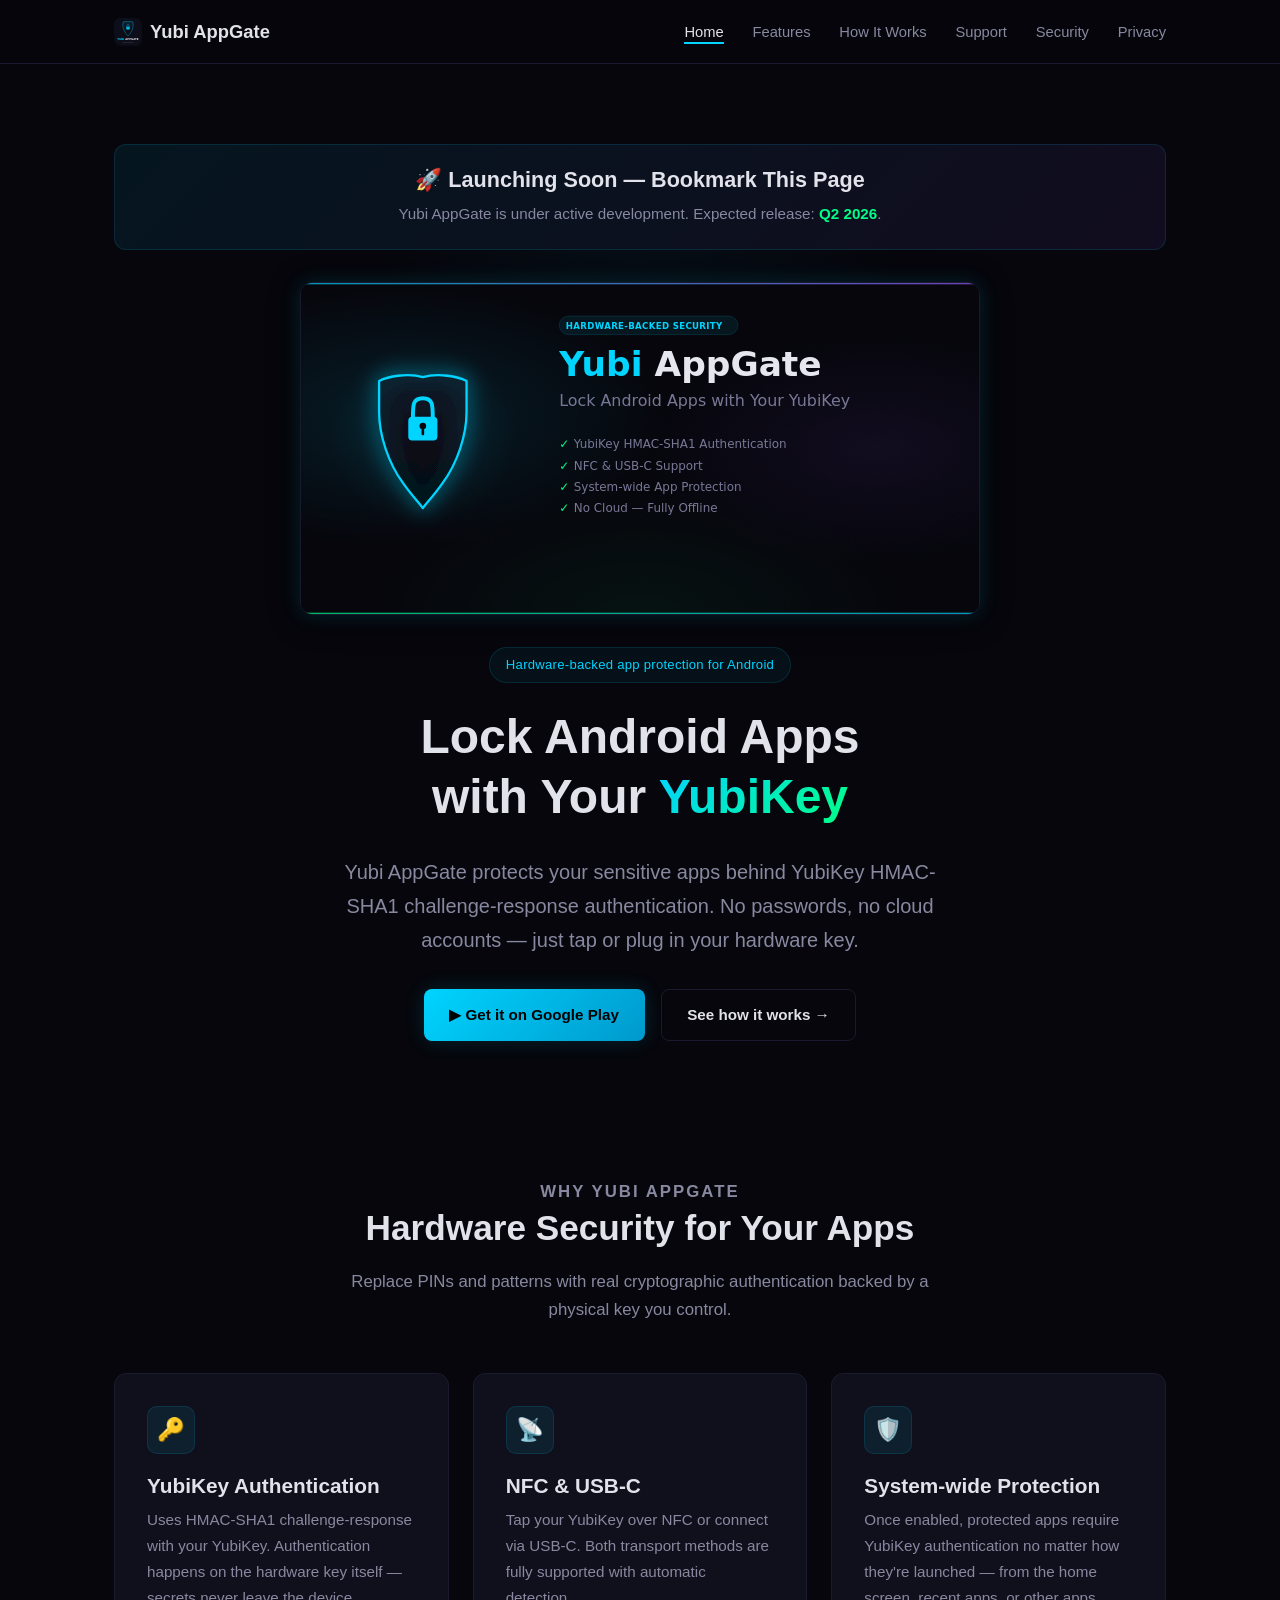
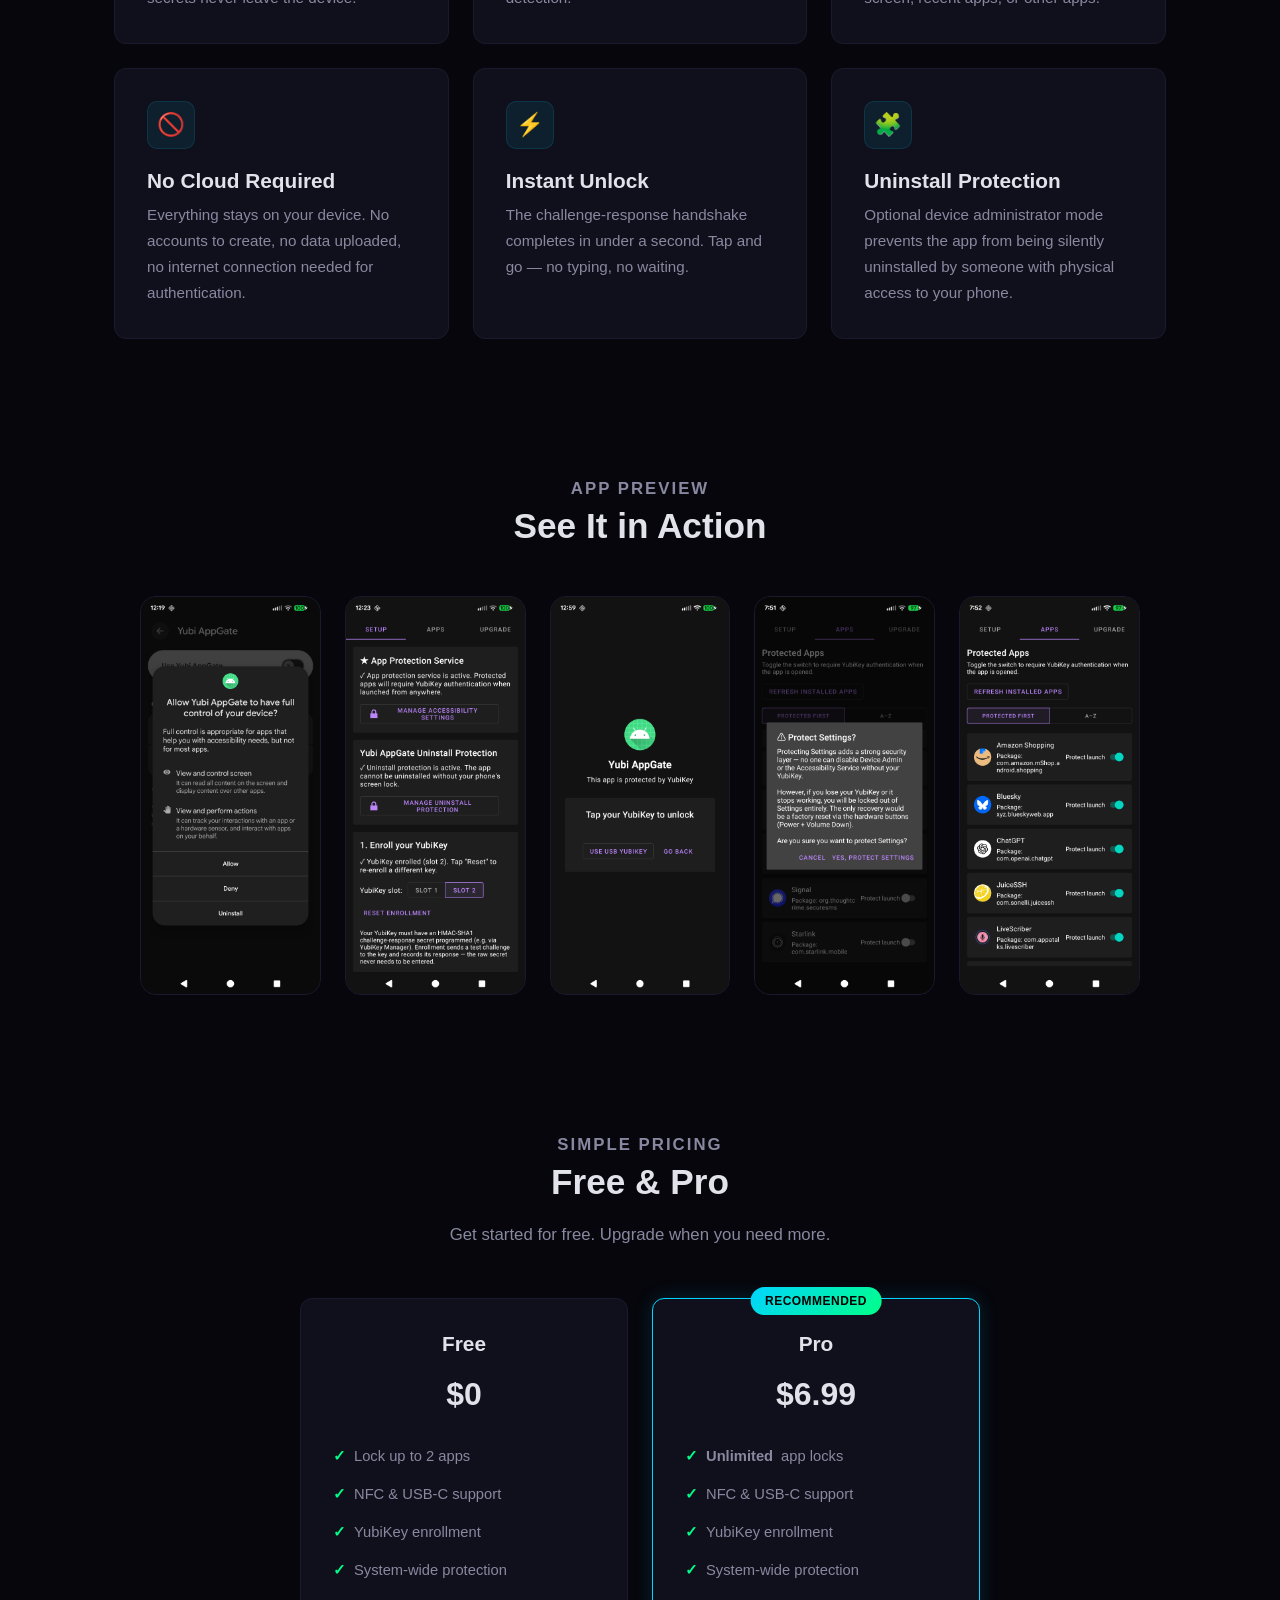
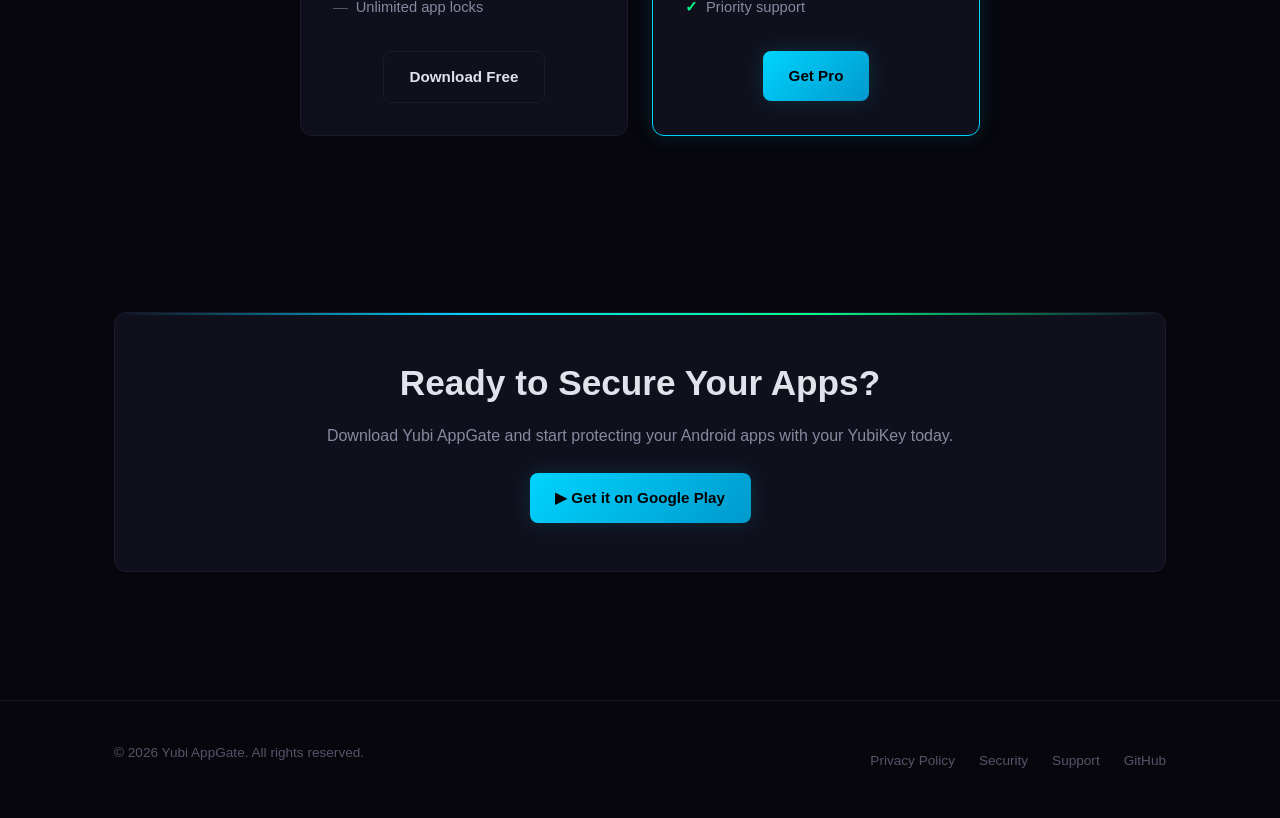
==== index.html @ 94fd9b02 "Add app screenshots to App Preview section - Replace placeholder divs with 5 actual screenshots - 5-" ====
<!DOCTYPE html>
<html lang="en">
<head>
  <meta charset="UTF-8">
  <meta name="viewport" content="width=device-width, initial-scale=1.0">
  <title>Yubi AppGate – Lock Android Apps with Your YubiKey</title>
  <meta name="description" content="Yubi AppGate protects Android apps behind YubiKey hardware authentication. No passwords, no cloud — just tap your key.">
  <link rel="stylesheet" href="css/styles.css">
</head>
<body>

  <!-- Navigation -->
  <nav class="site-nav" role="navigation" aria-label="Main navigation">
    <div class="nav-inner">
      <a href="index.html" class="nav-logo">
        <img src="assets/images/app-icon-512.svg" alt="" class="nav-logo-img" width="28" height="28" aria-hidden="true">
        Yubi AppGate
      </a>
      <button class="nav-toggle" aria-label="Toggle navigation" aria-expanded="false">
        <span></span><span></span><span></span>
      </button>
      <ul class="nav-links">
        <li><a href="index.html" class="active">Home</a></li>
        <li><a href="features.html">Features</a></li>
        <li><a href="how-it-works.html">How It Works</a></li>
        <li><a href="support.html">Support</a></li>
        <li><a href="security.html">Security</a></li>
        <li><a href="privacy.html">Privacy</a></li>
      </ul>
    </div>
  </nav>

  <!-- Launch banner -->
  <section class="section" style="padding-bottom:0;">
    <div class="container">
      <div style="background:linear-gradient(135deg,rgba(0,212,255,0.08),rgba(155,89,255,0.08));border:1px solid var(--border-accent);border-radius:var(--radius);padding:1.4rem 2rem;text-align:center;margin-top:calc(var(--nav-height) + 1rem);">
        <h2 style="font-size:1.35rem;margin-bottom:0.3em;">🚀 Launching Soon &mdash; Bookmark This Page</h2>
        <p style="color:var(--text-secondary);margin:0;font-size:0.95rem;">Yubi AppGate is under active development. Expected release: <strong style="color:var(--accent-green);">Q2 2026</strong>.</p>
      </div>
    </div>
  </section>

  <!-- Hero -->
  <section class="hero" style="padding-top:2rem;">
    <div class="container">
      <div class="hero-banner fade-in">
        <img src="assets/images/feature-graphic-1024x500.svg" alt="Yubi AppGate feature graphic" class="hero-banner-img">
      </div>
      <span class="hero-badge">Hardware-backed app protection for Android</span>
      <h1>Lock Android Apps<br>with Your <span class="accent">YubiKey</span></h1>
      <p class="hero-subtitle">
        Yubi AppGate protects your sensitive apps behind YubiKey HMAC-SHA1
        challenge-response authentication. No passwords, no cloud accounts&nbsp;&mdash;
        just tap or plug&nbsp;in your hardware key.
      </p>
      <div class="hero-actions">
        <a href="https://play.google.com/store/apps/details?id=com.appatalks.yubi_appgate" class="btn btn-primary" target="_blank" rel="noopener">
          ▶ Get it on Google Play
        </a>
        <a href="how-it-works.html" class="btn btn-outline">
          See how it works →
        </a>
      </div>
    </div>
  </section>

  <!-- Features overview -->
  <section class="section">
    <div class="container">
      <div class="section-header fade-in">
        <p class="section-label">Why Yubi AppGate</p>
        <h2>Hardware Security for Your Apps</h2>
        <p>Replace PINs and patterns with real cryptographic authentication backed by a physical key you control.</p>
      </div>
      <div class="card-grid">
        <div class="card fade-in">
          <div class="card-icon">🔑</div>
          <h3>YubiKey Authentication</h3>
          <p>Uses HMAC-SHA1 challenge-response with your YubiKey. Authentication happens on the hardware key itself — secrets never leave the device.</p>
        </div>
        <div class="card fade-in">
          <div class="card-icon">📡</div>
          <h3>NFC &amp; USB&#8209;C</h3>
          <p>Tap your YubiKey over NFC or connect via USB-C. Both transport methods are fully supported with automatic detection.</p>
        </div>
        <div class="card fade-in">
          <div class="card-icon">🛡️</div>
          <h3>System-wide Protection</h3>
          <p>Once enabled, protected apps require YubiKey authentication no matter how they're launched — from the home screen, recent apps, or other apps.</p>
        </div>
        <div class="card fade-in">
          <div class="card-icon">🚫</div>
          <h3>No Cloud Required</h3>
          <p>Everything stays on your device. No accounts to create, no data uploaded, no internet connection needed for authentication.</p>
        </div>
        <div class="card fade-in">
          <div class="card-icon">⚡</div>
          <h3>Instant Unlock</h3>
          <p>The challenge-response handshake completes in under a second. Tap and go — no typing, no waiting.</p>
        </div>
        <div class="card fade-in">
          <div class="card-icon">🧩</div>
          <h3>Uninstall Protection</h3>
          <p>Optional device administrator mode prevents the app from being silently uninstalled by someone with physical access to your phone.</p>
        </div>
      </div>
    </div>
  </section>

  <!-- Screenshots -->
  <section class="section">
    <div class="container">
      <div class="section-header fade-in">
        <p class="section-label">App Preview</p>
        <h2>See It in Action</h2>
      </div>
      <div class="screenshots fade-in">
        <div class="screenshot-item">
          <img src="assets/images/Screenshot_20260316-001928.png" alt="Yubi AppGate setup screen" loading="lazy">
        </div>
        <div class="screenshot-item">
          <img src="assets/images/Screenshot_20260316-002307.png" alt="Yubi AppGate enrollment screen" loading="lazy">
        </div>
        <div class="screenshot-item">
          <img src="assets/images/Screenshot_20260316-005952.png" alt="Yubi AppGate lock screen" loading="lazy">
        </div>
        <div class="screenshot-item">
          <img src="assets/images/Screenshot_20260316-195147.png" alt="Yubi AppGate app selection" loading="lazy">
        </div>
        <div class="screenshot-item">
          <img src="assets/images/Screenshot_20260316-195207.png" alt="Yubi AppGate protection active" loading="lazy">
        </div>
      </div>
    </div>
  </section>

  <!-- Pricing -->
  <section class="section">
    <div class="container">
      <div class="section-header fade-in">
        <p class="section-label">Simple Pricing</p>
        <h2>Free &amp; Pro</h2>
        <p>Get started for free. Upgrade when you need more.</p>
      </div>
      <div class="pricing-grid fade-in">
        <div class="pricing-card">
          <h3>Free</h3>
          <div class="pricing-price">$0</div>
          <ul class="pricing-features">
            <li><span class="check">✓</span> Lock up to 2 apps</li>
            <li><span class="check">✓</span> NFC &amp; USB-C support</li>
            <li><span class="check">✓</span> YubiKey enrollment</li>
            <li><span class="check">✓</span> System-wide protection</li>
            <li><span class="dash">—</span> Unlimited app locks</li>
          </ul>
          <a href="https://play.google.com/store/apps/details?id=com.appatalks.yubi_appgate" class="btn btn-outline" target="_blank" rel="noopener">Download Free</a>
        </div>
        <div class="pricing-card featured">
          <h3>Pro</h3>
          <div class="pricing-price">$6.99</div>
          <ul class="pricing-features">
            <li><span class="check">✓</span> <strong>Unlimited</strong> app locks</li>
            <li><span class="check">✓</span> NFC &amp; USB-C support</li>
            <li><span class="check">✓</span> YubiKey enrollment</li>
            <li><span class="check">✓</span> System-wide protection</li>
            <li><span class="check">✓</span> Priority support</li>
          </ul>
          <a href="https://play.google.com/store/apps/details?id=com.appatalks.yubi_appgate" class="btn btn-primary" target="_blank" rel="noopener">Get Pro</a>
        </div>
      </div>
    </div>
  </section>

  <!-- CTA -->
  <section class="section">
    <div class="container">
      <div class="cta-banner fade-in">
        <h2>Ready to Secure Your Apps?</h2>
        <p>Download Yubi AppGate and start protecting your Android apps with your YubiKey today.</p>
        <a href="https://play.google.com/store/apps/details?id=com.appatalks.yubi_appgate" class="btn btn-primary" target="_blank" rel="noopener">
          ▶ Get it on Google Play
        </a>
      </div>
    </div>
  </section>

  <!-- Footer -->
  <footer class="site-footer">
    <div class="container">
      <div class="footer-inner">
        <p class="footer-copy">&copy; 2026 Yubi AppGate. All rights reserved.</p>
        <ul class="footer-links">
          <li><a href="privacy.html">Privacy Policy</a></li>
          <li><a href="security.html">Security</a></li>
          <li><a href="support.html">Support</a></li>
          <li><a href="https://github.com/appatalks/Yubi-AppGate" target="_blank" rel="noopener">GitHub</a></li>
        </ul>
      </div>
    </div>
  </footer>

  <script src="js/script.js"></script>
</body>
</html>
---- css/styles.css ----
/* ─── Yubi AppGate – GitHub Pages Stylesheet ─────────────────────── */
/* Dark cybersecurity theme with neon accents                         */

/* ─── Custom Properties ─────────────────────────────────────────── */
:root {
  --bg-primary: #06060c;
  --bg-secondary: #0c0c16;
  --bg-card: #10101c;
  --bg-card-hover: #14142a;
  --bg-nav: rgba(6, 6, 12, 0.92);
  --text-primary: #e2e2ea;
  --text-secondary: #8888a0;
  --text-muted: #55556a;
  --accent-cyan: #00d4ff;
  --accent-green: #00ff88;
  --accent-purple: #9b59ff;
  --border-subtle: #1a1a2e;
  --border-accent: #00d4ff22;
  --glow-cyan: 0 0 20px rgba(0, 212, 255, 0.15);
  --glow-green: 0 0 20px rgba(0, 255, 136, 0.12);
  --radius: 12px;
  --radius-sm: 8px;
  --max-width: 1100px;
  --nav-height: 64px;
  --transition: 0.25s ease;
}

/* ─── Reset & Base ──────────────────────────────────────────────── */
*, *::before, *::after { box-sizing: border-box; margin: 0; padding: 0; }

html {
  scroll-behavior: smooth;
  -webkit-text-size-adjust: 100%;
}

body {
  font-family: -apple-system, BlinkMacSystemFont, "Segoe UI", Roboto, Oxygen,
    Ubuntu, Cantarell, "Helvetica Neue", Arial, sans-serif;
  background: var(--bg-primary);
  color: var(--text-primary);
  line-height: 1.7;
  min-height: 100vh;
  overflow-x: hidden;
}

a { color: var(--accent-cyan); text-decoration: none; transition: color var(--transition); }
a:hover { color: var(--accent-green); }

img { max-width: 100%; height: auto; display: block; }

h1, h2, h3, h4 { line-height: 1.25; font-weight: 700; }
h1 { font-size: clamp(2rem, 5vw, 3rem); }
h2 { font-size: clamp(1.5rem, 3.5vw, 2.2rem); margin-bottom: 0.5em; }
h3 { font-size: 1.3rem; margin-bottom: 0.4em; }

p { margin-bottom: 1em; }

/* ─── Navigation ────────────────────────────────────────────────── */
.site-nav {
  position: fixed;
  top: 0;
  left: 0;
  right: 0;
  height: var(--nav-height);
  background: var(--bg-nav);
  backdrop-filter: blur(16px);
  -webkit-backdrop-filter: blur(16px);
  border-bottom: 1px solid var(--border-subtle);
  z-index: 1000;
  display: flex;
  align-items: center;
  justify-content: center;
}

.nav-inner {
  width: 100%;
  max-width: var(--max-width);
  padding: 0 1.5rem;
  display: flex;
  align-items: center;
  justify-content: space-between;
}

.nav-logo {
  font-size: 1.15rem;
  font-weight: 700;
  color: var(--text-primary);
  display: flex;
  align-items: center;
  gap: 0.5rem;
}

.nav-logo .logo-icon,
.nav-logo-img {
  width: 28px;
  height: 28px;
  border-radius: 6px;
  display: flex;
  align-items: center;
  justify-content: center;
  font-size: 0.85rem;
}

.nav-links {
  display: flex;
  align-items: center;
  gap: 1.8rem;
  list-style: none;
}

.nav-links a {
  color: var(--text-secondary);
  font-size: 0.92rem;
  font-weight: 500;
  transition: color var(--transition);
  position: relative;
}

.nav-links a::after {
  content: "";
  position: absolute;
  bottom: -4px;
  left: 0;
  width: 0;
  height: 2px;
  background: var(--accent-cyan);
  transition: width var(--transition);
}

.nav-links a:hover,
.nav-links a.active {
  color: var(--text-primary);
}

.nav-links a:hover::after,
.nav-links a.active::after {
  width: 100%;
}

/* Mobile hamburger */
.nav-toggle {
  display: none;
  background: none;
  border: none;
  cursor: pointer;
  padding: 0.25rem;
}

.nav-toggle span {
  display: block;
  width: 24px;
  height: 2px;
  background: var(--text-primary);
  margin: 5px 0;
  transition: var(--transition);
  border-radius: 2px;
}

/* ─── Container ─────────────────────────────────────────────────── */
.container {
  width: 100%;
  max-width: var(--max-width);
  margin: 0 auto;
  padding: 0 1.5rem;
}

.page-content {
  padding-top: calc(var(--nav-height) + 2rem);
  padding-bottom: 4rem;
}

/* ─── Hero ──────────────────────────────────────────────────────── */
.hero {
  padding: calc(var(--nav-height) + 4rem) 0 4rem;
  text-align: center;
  position: relative;
  overflow: hidden;
}

.hero::before {
  content: "";
  position: absolute;
  top: -50%;
  left: 50%;
  transform: translateX(-50%);
  width: 600px;
  height: 600px;
  background: radial-gradient(circle, rgba(0, 212, 255, 0.06) 0%, transparent 70%);
  pointer-events: none;
}

.hero-badge {
  display: inline-block;
  padding: 0.35rem 1rem;
  border: 1px solid var(--border-accent);
  border-radius: 100px;
  font-size: 0.82rem;
  color: var(--accent-cyan);
  background: rgba(0, 212, 255, 0.05);
  margin-bottom: 1.5rem;
  letter-spacing: 0.02em;
}

.hero h1 {
  margin-bottom: 0.6em;
}

.hero h1 .accent {
  background: linear-gradient(135deg, var(--accent-cyan), var(--accent-green));
  -webkit-background-clip: text;
  -webkit-text-fill-color: transparent;
  background-clip: text;
}

.hero-subtitle {
  font-size: clamp(1.05rem, 2.5vw, 1.25rem);
  color: var(--text-secondary);
  max-width: 640px;
  margin: 0 auto 2rem;
}

.hero-actions {
  display: flex;
  gap: 1rem;
  justify-content: center;
  flex-wrap: wrap;
}

/* ─── Hero / Page Icon & Banner ─────────────────────────────────── */
.hero-icon {
  margin-bottom: 1.5rem;
}

.hero-icon img {
  width: 140px;
  height: 140px;
  border-radius: 28px;
  box-shadow: var(--glow-cyan), 0 4px 24px rgba(0, 0, 0, 0.4);
}

.hero-banner {
  margin-bottom: 2rem;
  max-width: 680px;
  margin-left: auto;
  margin-right: auto;
}

.hero-banner-img {
  width: 100%;
  height: auto;
  display: block;
  border-radius: var(--radius);
  border: 1px solid var(--border-subtle);
  box-shadow: var(--glow-cyan), 0 4px 32px rgba(0, 0, 0, 0.4);
}

.page-icon {
  text-align: center;
  margin-bottom: 1.5rem;
}

.page-icon img {
  width: 80px;
  height: 80px;
  border-radius: 18px;
  box-shadow: var(--glow-cyan), 0 2px 12px rgba(0, 0, 0, 0.3);
}

.page-banner {
  margin-bottom: 2.5rem;
  border-radius: var(--radius);
  overflow: hidden;
  border: 1px solid var(--border-subtle);
  box-shadow: 0 4px 24px rgba(0, 0, 0, 0.3);
}

.page-banner-img {
  width: 100%;
  height: auto;
  display: block;
}

/* ─── Buttons ───────────────────────────────────────────────────── */
.btn {
  display: inline-flex;
  align-items: center;
  gap: 0.5rem;
  padding: 0.75rem 1.6rem;
  border-radius: var(--radius-sm);
  font-size: 0.95rem;
  font-weight: 600;
  cursor: pointer;
  border: none;
  transition: all var(--transition);
  text-decoration: none;
}

.btn-primary {
  background: linear-gradient(135deg, var(--accent-cyan), #0099cc);
  color: #000;
  box-shadow: var(--glow-cyan);
}

.btn-primary:hover {
  transform: translateY(-2px);
  box-shadow: 0 0 30px rgba(0, 212, 255, 0.3);
  color: #000;
}

.btn-outline {
  background: transparent;
  color: var(--text-primary);
  border: 1px solid var(--border-subtle);
}

.btn-outline:hover {
  border-color: var(--accent-cyan);
  color: var(--accent-cyan);
  transform: translateY(-2px);
}

/* ─── Section ───────────────────────────────────────────────────── */
.section {
  padding: 4rem 0;
}

.section-label {
  font-size: 0.8rem;
  text-transform: uppercase;
  letter-spacing: 0.12em;
  color: var(--accent-cyan);
  margin-bottom: 0.5rem;
  font-weight: 600;
}

.section-header {
  text-align: center;
  margin-bottom: 3rem;
}

.section-header p {
  color: var(--text-secondary);
  max-width: 600px;
  margin: 0.5em auto 0;
  font-size: 1.05rem;
}

/* ─── Cards ─────────────────────────────────────────────────────── */
.card-grid {
  display: grid;
  grid-template-columns: repeat(auto-fit, minmax(280px, 1fr));
  gap: 1.5rem;
}

.card {
  background: var(--bg-card);
  border: 1px solid var(--border-subtle);
  border-radius: var(--radius);
  padding: 2rem;
  transition: all var(--transition);
}

.card:hover {
  background: var(--bg-card-hover);
  border-color: rgba(0, 212, 255, 0.15);
  box-shadow: var(--glow-cyan);
  transform: translateY(-3px);
}

.card-icon {
  width: 48px;
  height: 48px;
  border-radius: 10px;
  display: flex;
  align-items: center;
  justify-content: center;
  font-size: 1.4rem;
  margin-bottom: 1.2rem;
  background: rgba(0, 212, 255, 0.08);
  border: 1px solid rgba(0, 212, 255, 0.12);
}

.card h3 { color: var(--text-primary); }
.card p { color: var(--text-secondary); font-size: 0.95rem; margin-bottom: 0; }

/* ─── Screenshot Showcase ───────────────────────────────────────── */
.screenshots {
  display: grid;
  grid-template-columns: repeat(5, 1fr);
  gap: 1.5rem;
  max-width: 1000px;
  margin: 0 auto;
}

.screenshot-item {
  border-radius: 16px;
  overflow: hidden;
  border: 1px solid var(--border-subtle);
  background: var(--bg-card);
  transition: all var(--transition);
}

.screenshot-item:hover {
  border-color: rgba(0, 212, 255, 0.2);
  box-shadow: var(--glow-cyan);
  transform: translateY(-4px);
}

.screenshot-item img {
  width: 100%;
  height: auto;
  display: block;
}

.screenshot-placeholder {
  aspect-ratio: 9 / 19.5;
  background: var(--bg-card);
  border: 1px dashed var(--border-subtle);
  border-radius: 20px;
  display: flex;
  flex-direction: column;
  align-items: center;
  justify-content: center;
  color: var(--text-muted);
  font-size: 0.85rem;
  text-align: center;
  padding: 1rem;
  gap: 0.5rem;
}

.screenshot-placeholder .placeholder-icon {
  font-size: 2rem;
  opacity: 0.5;
}

/* ─── Steps ─────────────────────────────────────────────────────── */
.steps {
  display: grid;
  grid-template-columns: 1fr;
  gap: 2rem;
  max-width: 680px;
  margin: 0 auto;
}

.step {
  display: flex;
  gap: 1.5rem;
  align-items: flex-start;
}

.step-number {
  flex-shrink: 0;
  width: 48px;
  height: 48px;
  border-radius: 50%;
  background: linear-gradient(135deg, var(--accent-cyan), var(--accent-purple));
  color: #000;
  font-weight: 800;
  font-size: 1.2rem;
  display: flex;
  align-items: center;
  justify-content: center;
}

.step-content h3 {
  margin-bottom: 0.3em;
}

.step-content p {
  color: var(--text-secondary);
  font-size: 0.95rem;
  margin-bottom: 0;
}

/* ─── FAQ / Accordion ───────────────────────────────────────────── */
.faq-list {
  max-width: 720px;
  margin: 0 auto;
  display: flex;
  flex-direction: column;
  gap: 0.75rem;
}

.faq-item {
  background: var(--bg-card);
  border: 1px solid var(--border-subtle);
  border-radius: var(--radius-sm);
  overflow: hidden;
}

.faq-question {
  width: 100%;
  background: none;
  border: none;
  color: var(--text-primary);
  font-size: 1rem;
  font-weight: 600;
  text-align: left;
  padding: 1.2rem 1.5rem;
  cursor: pointer;
  display: flex;
  justify-content: space-between;
  align-items: center;
  transition: background var(--transition);
  font-family: inherit;
}

.faq-question:hover {
  background: var(--bg-card-hover);
}

.faq-question .faq-toggle {
  font-size: 1.3rem;
  color: var(--accent-cyan);
  transition: transform var(--transition);
  flex-shrink: 0;
  margin-left: 1rem;
}

.faq-item.open .faq-question .faq-toggle {
  transform: rotate(45deg);
}

.faq-answer {
  max-height: 0;
  overflow: hidden;
  transition: max-height 0.35s ease, padding 0.35s ease;
}

.faq-item.open .faq-answer {
  max-height: 500px;
}

.faq-answer-inner {
  padding: 0 1.5rem 1.2rem;
  color: var(--text-secondary);
  font-size: 0.95rem;
  line-height: 1.7;
}

/* ─── Pricing Comparison ────────────────────────────────────────── */
.pricing-grid {
  display: grid;
  grid-template-columns: repeat(auto-fit, minmax(280px, 1fr));
  gap: 1.5rem;
  max-width: 680px;
  margin: 0 auto;
}

.pricing-card {
  background: var(--bg-card);
  border: 1px solid var(--border-subtle);
  border-radius: var(--radius);
  padding: 2rem;
  text-align: center;
}

.pricing-card.featured {
  border-color: var(--accent-cyan);
  box-shadow: var(--glow-cyan);
  position: relative;
}

.pricing-card.featured::before {
  content: "Recommended";
  position: absolute;
  top: -12px;
  left: 50%;
  transform: translateX(-50%);
  background: linear-gradient(135deg, var(--accent-cyan), var(--accent-green));
  color: #000;
  font-size: 0.75rem;
  font-weight: 700;
  padding: 0.25rem 0.9rem;
  border-radius: 100px;
  text-transform: uppercase;
  letter-spacing: 0.04em;
}

.pricing-card h3 {
  font-size: 1.3rem;
  margin-bottom: 0.5em;
}

.pricing-price {
  font-size: 2rem;
  font-weight: 800;
  margin-bottom: 1rem;
  color: var(--text-primary);
}

.pricing-features {
  list-style: none;
  text-align: left;
  margin-bottom: 1.5rem;
}

.pricing-features li {
  padding: 0.4rem 0;
  color: var(--text-secondary);
  font-size: 0.92rem;
  display: flex;
  align-items: center;
  gap: 0.5rem;
}

.pricing-features li .check {
  color: var(--accent-green);
  font-weight: 700;
}

.pricing-features li .dash {
  color: var(--text-muted);
}

/* ─── Content Prose ─────────────────────────────────────────────── */
.prose {
  max-width: 720px;
  margin: 0 auto;
}

.prose h2 {
  margin-top: 2em;
  padding-top: 1.5em;
  border-top: 1px solid var(--border-subtle);
}

.prose h2:first-child {
  margin-top: 0;
  padding-top: 0;
  border-top: none;
}

.prose h3 {
  margin-top: 1.5em;
}

.prose ul, .prose ol {
  padding-left: 1.5em;
  margin-bottom: 1em;
}

.prose li {
  margin-bottom: 0.4em;
  color: var(--text-secondary);
}

.prose strong { color: var(--text-primary); }

.prose-callout {
  background: var(--bg-card);
  border-left: 3px solid var(--accent-cyan);
  border-radius: 0 var(--radius-sm) var(--radius-sm) 0;
  padding: 1.2rem 1.5rem;
  margin: 1.5rem 0;
  color: var(--text-secondary);
  font-size: 0.95rem;
}

/* ─── Architecture Diagram (text-based) ─────────────────────────── */
.arch-diagram {
  background: var(--bg-card);
  border: 1px solid var(--border-subtle);
  border-radius: var(--radius);
  padding: 2rem;
  font-family: "SF Mono", "Fira Code", "Cascadia Code", "Consolas", monospace;
  font-size: 0.82rem;
  line-height: 1.6;
  color: var(--accent-cyan);
  overflow-x: auto;
  white-space: pre;
  text-align: center;
  margin: 2rem 0;
}

/* ─── CTA Banner ────────────────────────────────────────────────── */
.cta-banner {
  background: var(--bg-card);
  border: 1px solid var(--border-subtle);
  border-radius: var(--radius);
  padding: 3rem 2rem;
  text-align: center;
  margin-top: 3rem;
  position: relative;
  overflow: hidden;
}

.cta-banner::before {
  content: "";
  position: absolute;
  top: 0;
  left: 0;
  right: 0;
  height: 2px;
  background: linear-gradient(90deg, transparent, var(--accent-cyan), var(--accent-green), transparent);
}

.cta-banner h2 { margin-bottom: 0.5em; }
.cta-banner p { color: var(--text-secondary); margin-bottom: 1.5em; }

/* ─── Footer ────────────────────────────────────────────────────── */
.site-footer {
  border-top: 1px solid var(--border-subtle);
  padding: 2.5rem 0;
  margin-top: 4rem;
}

.footer-inner {
  display: flex;
  justify-content: space-between;
  align-items: center;
  flex-wrap: wrap;
  gap: 1rem;
}

.footer-copy {
  color: var(--text-muted);
  font-size: 0.85rem;
}

.footer-links {
  display: flex;
  gap: 1.5rem;
  list-style: none;
}

.footer-links a {
  color: var(--text-muted);
  font-size: 0.85rem;
}

.footer-links a:hover {
  color: var(--text-secondary);
}

/* ─── Utilities ─────────────────────────────────────────────────── */
.text-center { text-align: center; }
.text-accent { color: var(--accent-cyan); }
.text-green { color: var(--accent-green); }
.mt-1 { margin-top: 0.5rem; }
.mt-2 { margin-top: 1rem; }
.mt-3 { margin-top: 1.5rem; }
.mt-4 { margin-top: 2rem; }
.mb-2 { margin-bottom: 1rem; }
.mb-3 { margin-bottom: 1.5rem; }

/* ─── Responsive ────────────────────────────────────────────────── */
@media (max-width: 768px) {
  .nav-toggle {
    display: block;
  }

  .nav-links {
    position: fixed;
    top: var(--nav-height);
    left: 0;
    right: 0;
    background: var(--bg-nav);
    backdrop-filter: blur(16px);
    -webkit-backdrop-filter: blur(16px);
    flex-direction: column;
    gap: 0;
    border-bottom: 1px solid var(--border-subtle);
    max-height: 0;
    overflow: hidden;
    transition: max-height 0.35s ease;
  }

  .nav-links.open {
    max-height: 400px;
  }

  .nav-links li {
    width: 100%;
  }

  .nav-links a {
    display: block;
    padding: 0.9rem 1.5rem;
    border-bottom: 1px solid var(--border-subtle);
  }

  .nav-links a::after {
    display: none;
  }

  .hero {
    padding: calc(var(--nav-height) + 2rem) 0 2rem;
  }

  .section {
    padding: 2.5rem 0;
  }

  .card-grid {
    grid-template-columns: 1fr;
  }

  .screenshots {
    grid-template-columns: repeat(3, 1fr);
  }

  .step {
    gap: 1rem;
  }

  .footer-inner {
    flex-direction: column;
    text-align: center;
  }
}

@media (max-width: 480px) {
  .screenshots {
    grid-template-columns: repeat(2, 1fr);
    max-width: 360px;
  }

  .pricing-grid {
    grid-template-columns: 1fr;
  }
}

/* ─── Animations ────────────────────────────────────────────────── */
.fade-in {
  opacity: 0;
  transform: translateY(20px);
  transition: opacity 0.6s ease, transform 0.6s ease;
}

.fade-in.visible {
  opacity: 1;
  transform: translateY(0);
}

/* ─── Accessibility ─────────────────────────────────────────────── */
:focus-visible {
  outline: 2px solid var(--accent-cyan);
  outline-offset: 2px;
}

@media (prefers-reduced-motion: reduce) {
  *, *::before, *::after {
    animation-duration: 0.01ms !important;
    transition-duration: 0.01ms !important;
  }
  html { scroll-behavior: auto; }
}
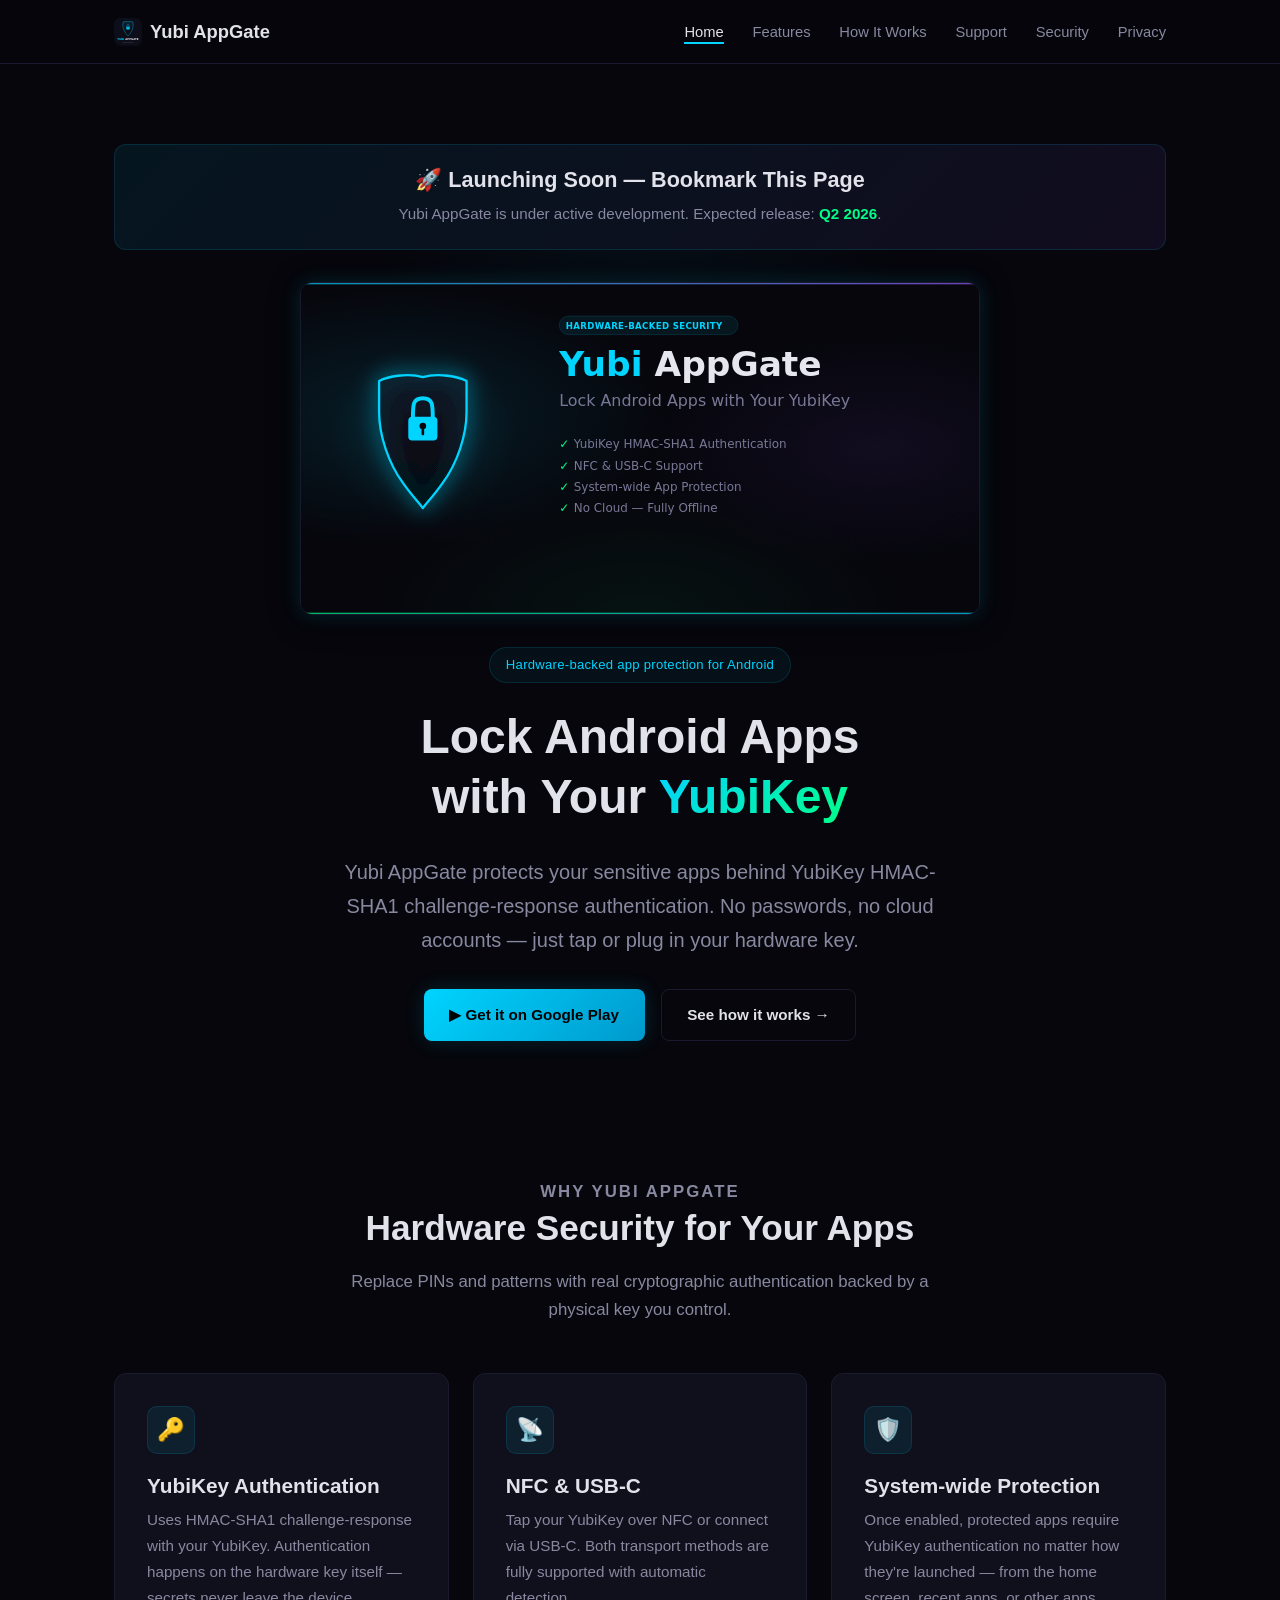
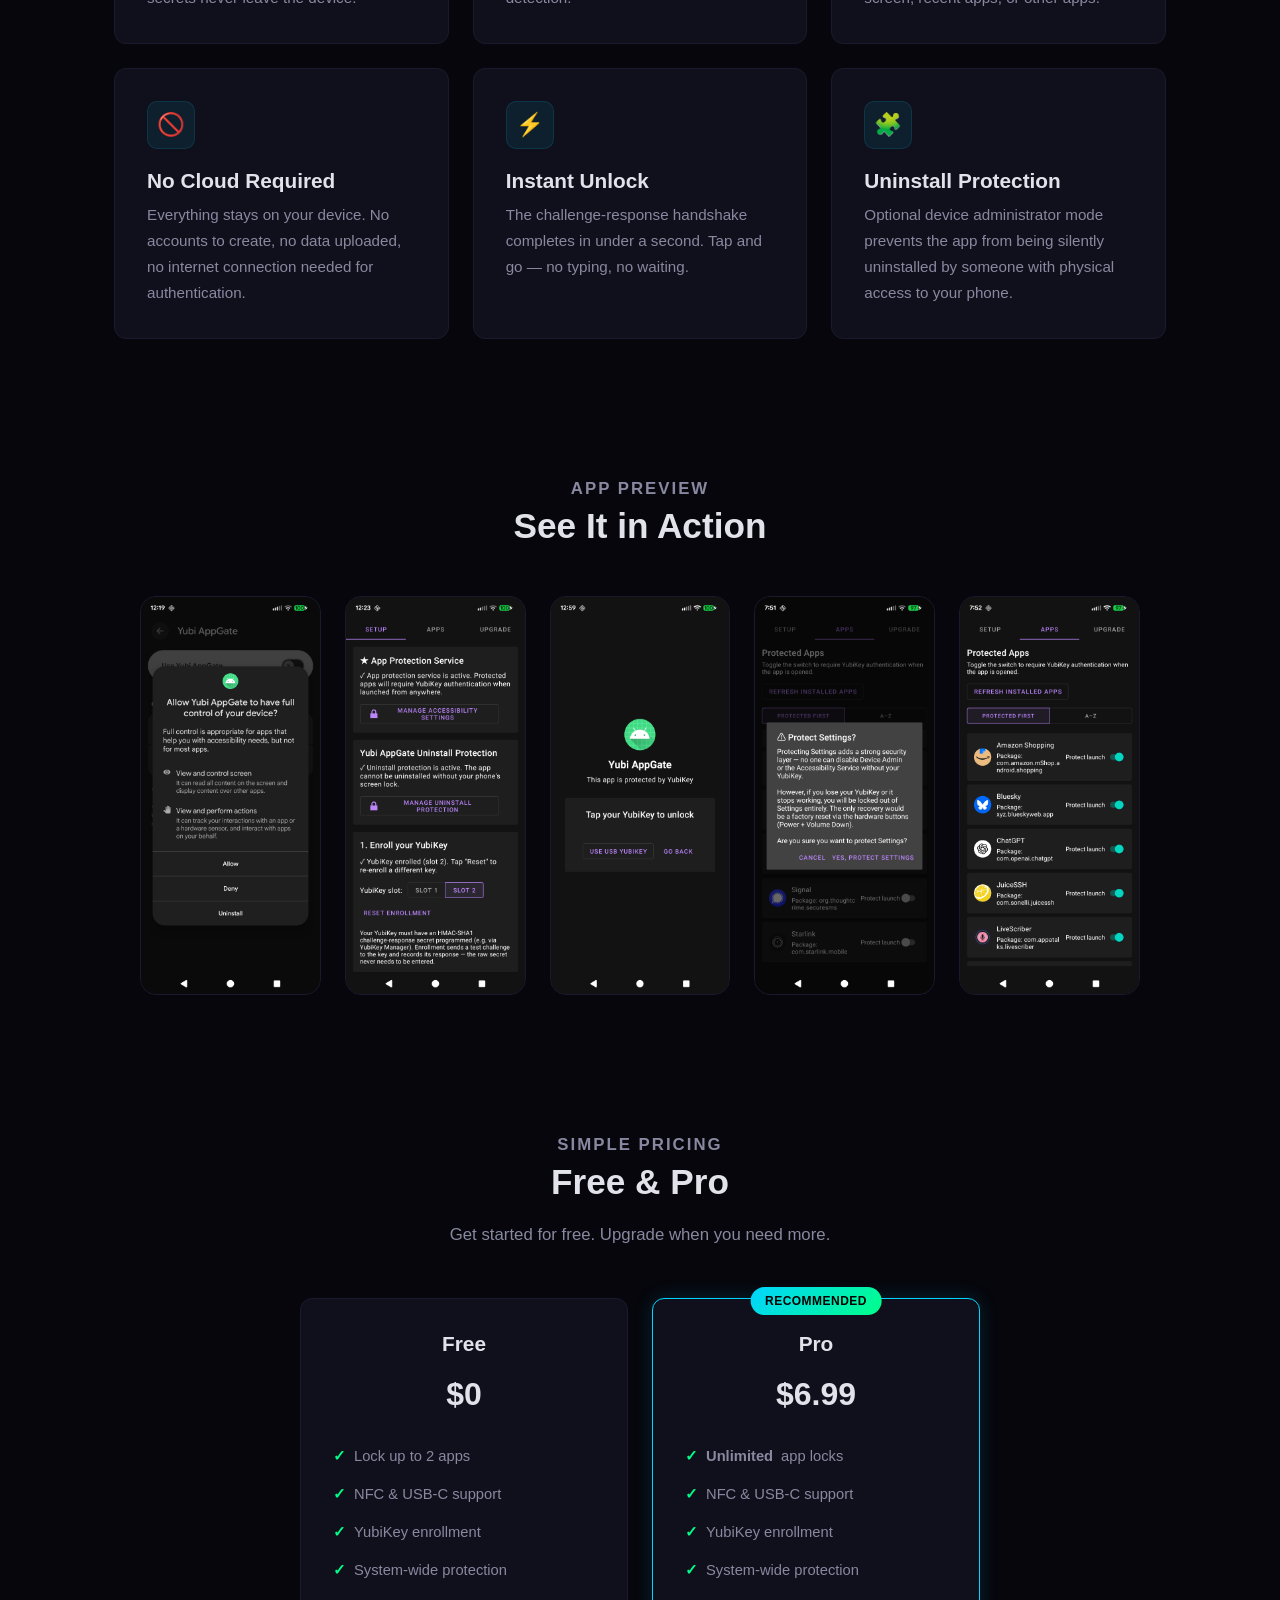
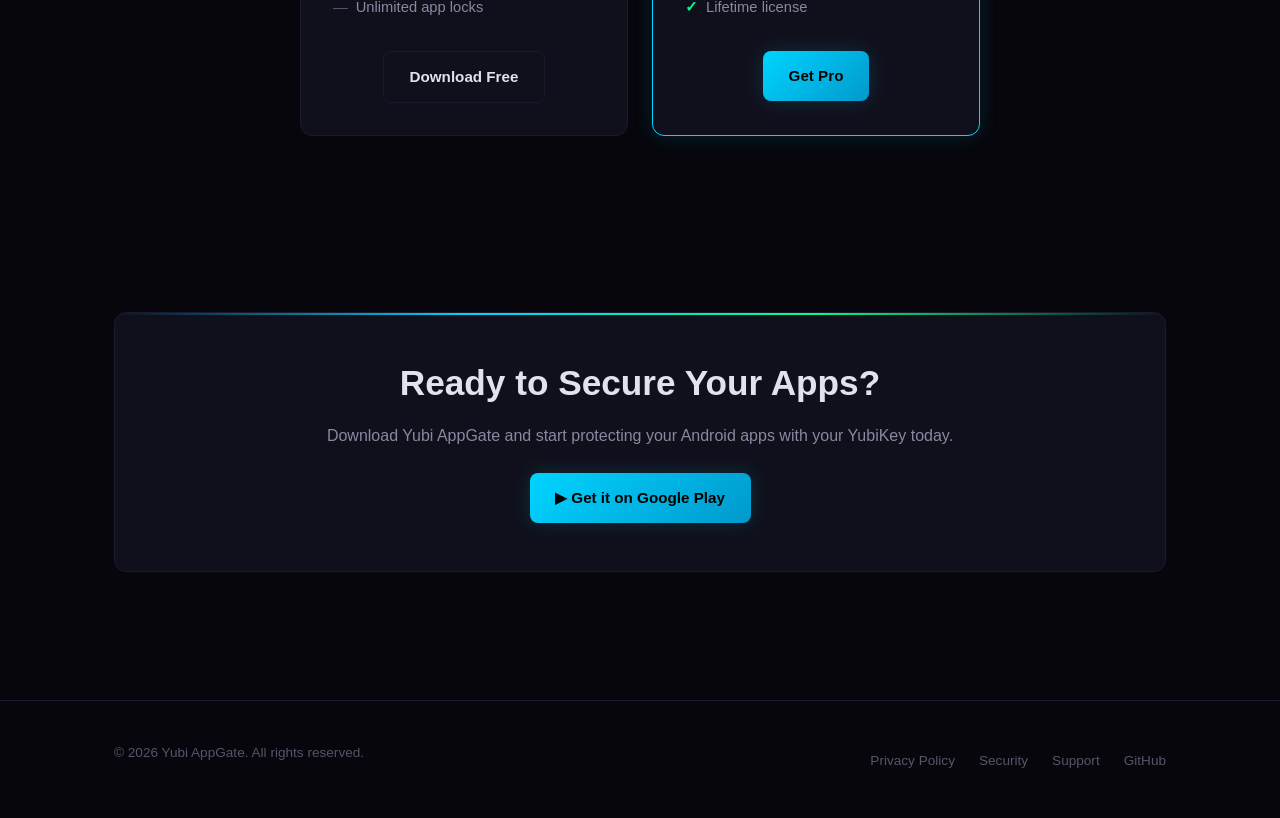
==== commit 72b17218: "Change Pro feature: Priority support → Lifetime license" ====
--- a/index.html
+++ b/index.html
@@ -5,7 +5,7 @@
   <meta name="viewport" content="width=device-width, initial-scale=1.0">
   <title>Yubi AppGate – Lock Android Apps with Your YubiKey</title>
   <meta name="description" content="Yubi AppGate protects Android apps behind YubiKey hardware authentication. No passwords, no cloud — just tap your key.">
-  <link rel="stylesheet" href="css/styles.css">
+  <link rel="stylesheet" href="css/styles.css?v=2">
 </head>
 <body>
 
@@ -163,7 +163,7 @@
             <li><span class="check">✓</span> NFC &amp; USB-C support</li>
             <li><span class="check">✓</span> YubiKey enrollment</li>
             <li><span class="check">✓</span> System-wide protection</li>
-            <li><span class="check">✓</span> Priority support</li>
+            <li><span class="check">✓</span> Lifetime license</li>
           </ul>
           <a href="https://play.google.com/store/apps/details?id=com.appatalks.yubi_appgate" class="btn btn-primary" target="_blank" rel="noopener">Get Pro</a>
         </div>
@@ -199,6 +199,12 @@
     </div>
   </footer>
 
-  <script src="js/script.js"></script>
+  <!-- Lightbox -->
+  <div class="lightbox" id="lightbox" role="dialog" aria-modal="true" aria-label="Screenshot preview">
+    <button class="lightbox-close" aria-label="Close preview">&times;</button>
+    <img class="lightbox-img" id="lightbox-img" src="" alt="">
+  </div>
+
+  <script src="js/script.js?v=2"></script>
 </body>
 </html>
--- a/css/styles.css
+++ b/css/styles.css
@@ -410,6 +410,62 @@
   width: 100%;
   height: auto;
   display: block;
+  cursor: pointer;
+}
+
+/* ─── Lightbox ──────────────────────────────────────────────────── */
+.lightbox {
+  position: fixed;
+  inset: 0;
+  z-index: 2000;
+  background: rgba(0, 0, 0, 0.92);
+  backdrop-filter: blur(12px);
+  -webkit-backdrop-filter: blur(12px);
+  display: flex;
+  align-items: center;
+  justify-content: center;
+  opacity: 0;
+  visibility: hidden;
+  transition: opacity 0.3s ease, visibility 0.3s ease;
+  cursor: pointer;
+}
+
+.lightbox.active {
+  opacity: 1;
+  visibility: visible;
+}
+
+.lightbox-img {
+  max-height: 90vh;
+  max-width: 90vw;
+  border-radius: 16px;
+  box-shadow: 0 0 60px rgba(0, 212, 255, 0.15);
+  transform: scale(0.9);
+  transition: transform 0.3s ease;
+  cursor: default;
+}
+
+.lightbox.active .lightbox-img {
+  transform: scale(1);
+}
+
+.lightbox-close {
+  position: absolute;
+  top: 1.2rem;
+  right: 1.5rem;
+  background: none;
+  border: none;
+  color: var(--text-primary);
+  font-size: 2.2rem;
+  cursor: pointer;
+  line-height: 1;
+  opacity: 0.7;
+  transition: opacity var(--transition);
+  z-index: 2001;
+}
+
+.lightbox-close:hover {
+  opacity: 1;
 }
 
 .screenshot-placeholder {
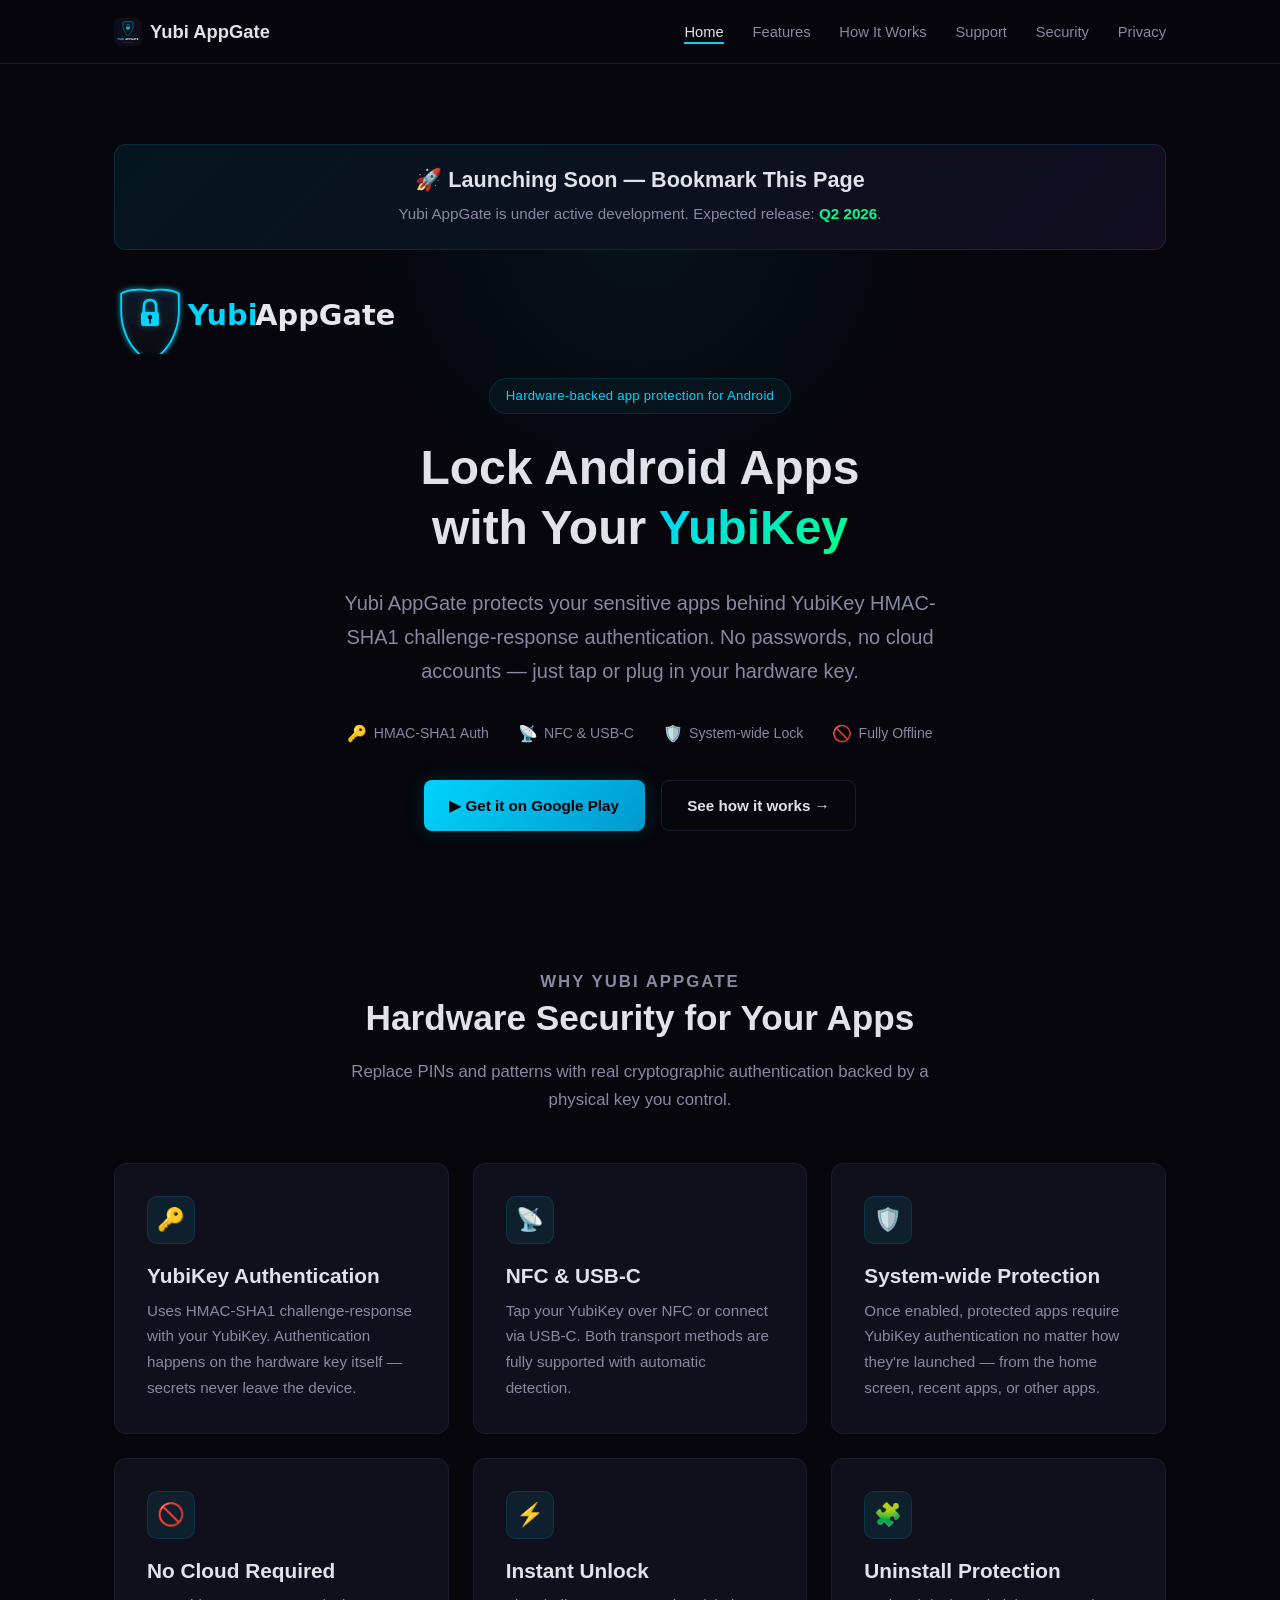
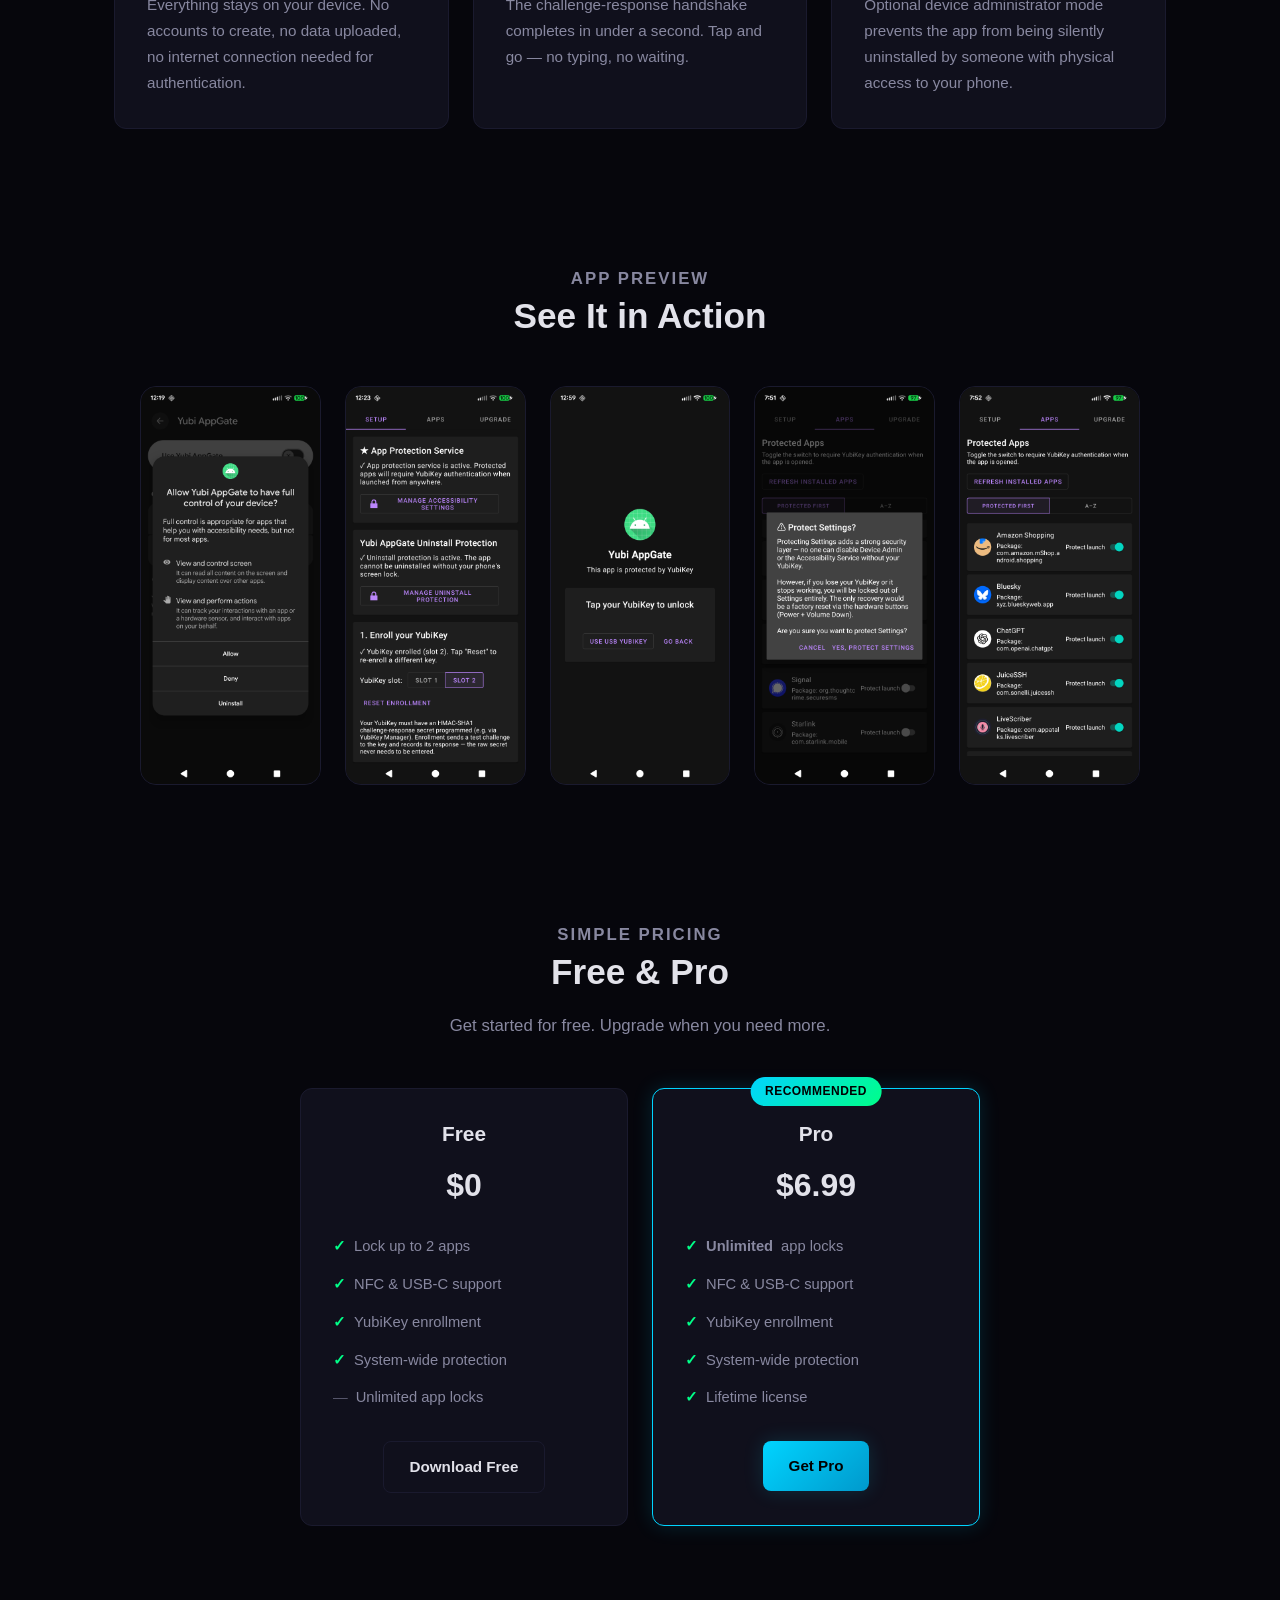
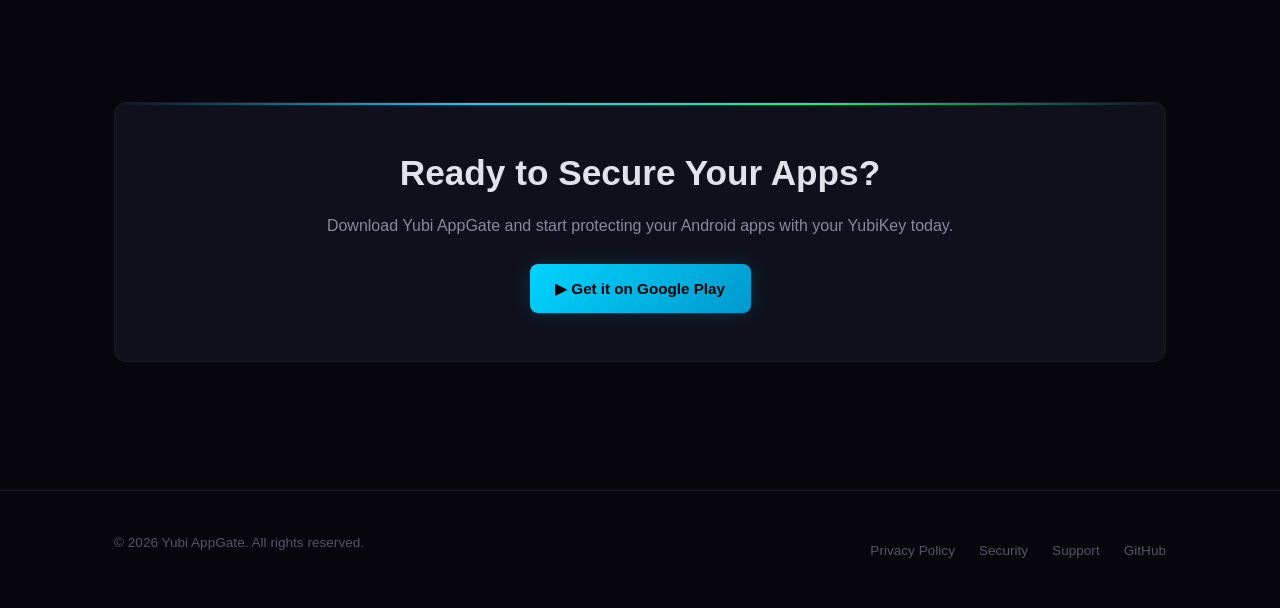
==== commit 1cef185a: "Rework graphics: compact horizontal logo replaces oversized banner - New logo-horizontal.svg: shield" ====
--- a/index.html
+++ b/index.html
@@ -43,8 +43,8 @@
   <!-- Hero -->
   <section class="hero" style="padding-top:2rem;">
     <div class="container">
-      <div class="hero-banner fade-in">
-        <img src="assets/images/feature-graphic-1024x500.svg" alt="Yubi AppGate feature graphic" class="hero-banner-img">
+      <div class="hero-logo fade-in">
+        <img src="assets/images/logo-horizontal.svg" alt="Yubi AppGate" width="320" height="72">
       </div>
       <span class="hero-badge">Hardware-backed app protection for Android</span>
       <h1>Lock Android Apps<br>with Your <span class="accent">YubiKey</span></h1>
@@ -53,6 +53,12 @@
         challenge-response authentication. No passwords, no cloud accounts&nbsp;&mdash;
         just tap or plug&nbsp;in your hardware key.
       </p>
+      <ul class="hero-features fade-in">
+        <li><span class="hero-feature-icon">🔑</span> HMAC-SHA1 Auth</li>
+        <li><span class="hero-feature-icon">📡</span> NFC &amp; USB-C</li>
+        <li><span class="hero-feature-icon">🛡️</span> System-wide Lock</li>
+        <li><span class="hero-feature-icon">🚫</span> Fully Offline</li>
+      </ul>
       <div class="hero-actions">
         <a href="https://play.google.com/store/apps/details?id=com.appatalks.yubi_appgate" class="btn btn-primary" target="_blank" rel="noopener">
           ▶ Get it on Google Play
--- a/css/styles.css
+++ b/css/styles.css
@@ -226,58 +226,47 @@
   flex-wrap: wrap;
 }
 
-/* ─── Hero / Page Icon & Banner ─────────────────────────────────── */
-.hero-icon {
+/* ─── Hero / Page Logo ──────────────────────────────────────────── */
+.hero-logo {
   margin-bottom: 1.5rem;
 }
 
-.hero-icon img {
-  width: 140px;
-  height: 140px;
-  border-radius: 28px;
-  box-shadow: var(--glow-cyan), 0 4px 24px rgba(0, 0, 0, 0.4);
-}
-
-.hero-banner {
-  margin-bottom: 2rem;
-  max-width: 680px;
-  margin-left: auto;
-  margin-right: auto;
-}
-
-.hero-banner-img {
-  width: 100%;
-  height: auto;
-  display: block;
-  border-radius: var(--radius);
-  border: 1px solid var(--border-subtle);
-  box-shadow: var(--glow-cyan), 0 4px 32px rgba(0, 0, 0, 0.4);
-}
-
-.page-icon {
+.hero-logo img {
+  height: 72px;
+  width: auto;
+}
+
+.hero-features {
+  display: flex;
+  justify-content: center;
+  flex-wrap: wrap;
+  gap: 1rem 1.8rem;
+  list-style: none;
+  margin: 0 auto 2rem;
+  max-width: 600px;
+}
+
+.hero-features li {
+  display: flex;
+  align-items: center;
+  gap: 0.4rem;
+  font-size: 0.88rem;
+  color: var(--text-secondary);
+  font-weight: 500;
+}
+
+.hero-feature-icon {
+  font-size: 1rem;
+}
+
+.page-logo {
   text-align: center;
   margin-bottom: 1.5rem;
 }
 
-.page-icon img {
-  width: 80px;
-  height: 80px;
-  border-radius: 18px;
-  box-shadow: var(--glow-cyan), 0 2px 12px rgba(0, 0, 0, 0.3);
-}
-
-.page-banner {
-  margin-bottom: 2.5rem;
-  border-radius: var(--radius);
-  overflow: hidden;
-  border: 1px solid var(--border-subtle);
-  box-shadow: 0 4px 24px rgba(0, 0, 0, 0.3);
-}
-
-.page-banner-img {
-  width: 100%;
-  height: auto;
-  display: block;
+.page-logo img {
+  height: 54px;
+  width: auto;
 }
 
 /* ─── Buttons ───────────────────────────────────────────────────── */
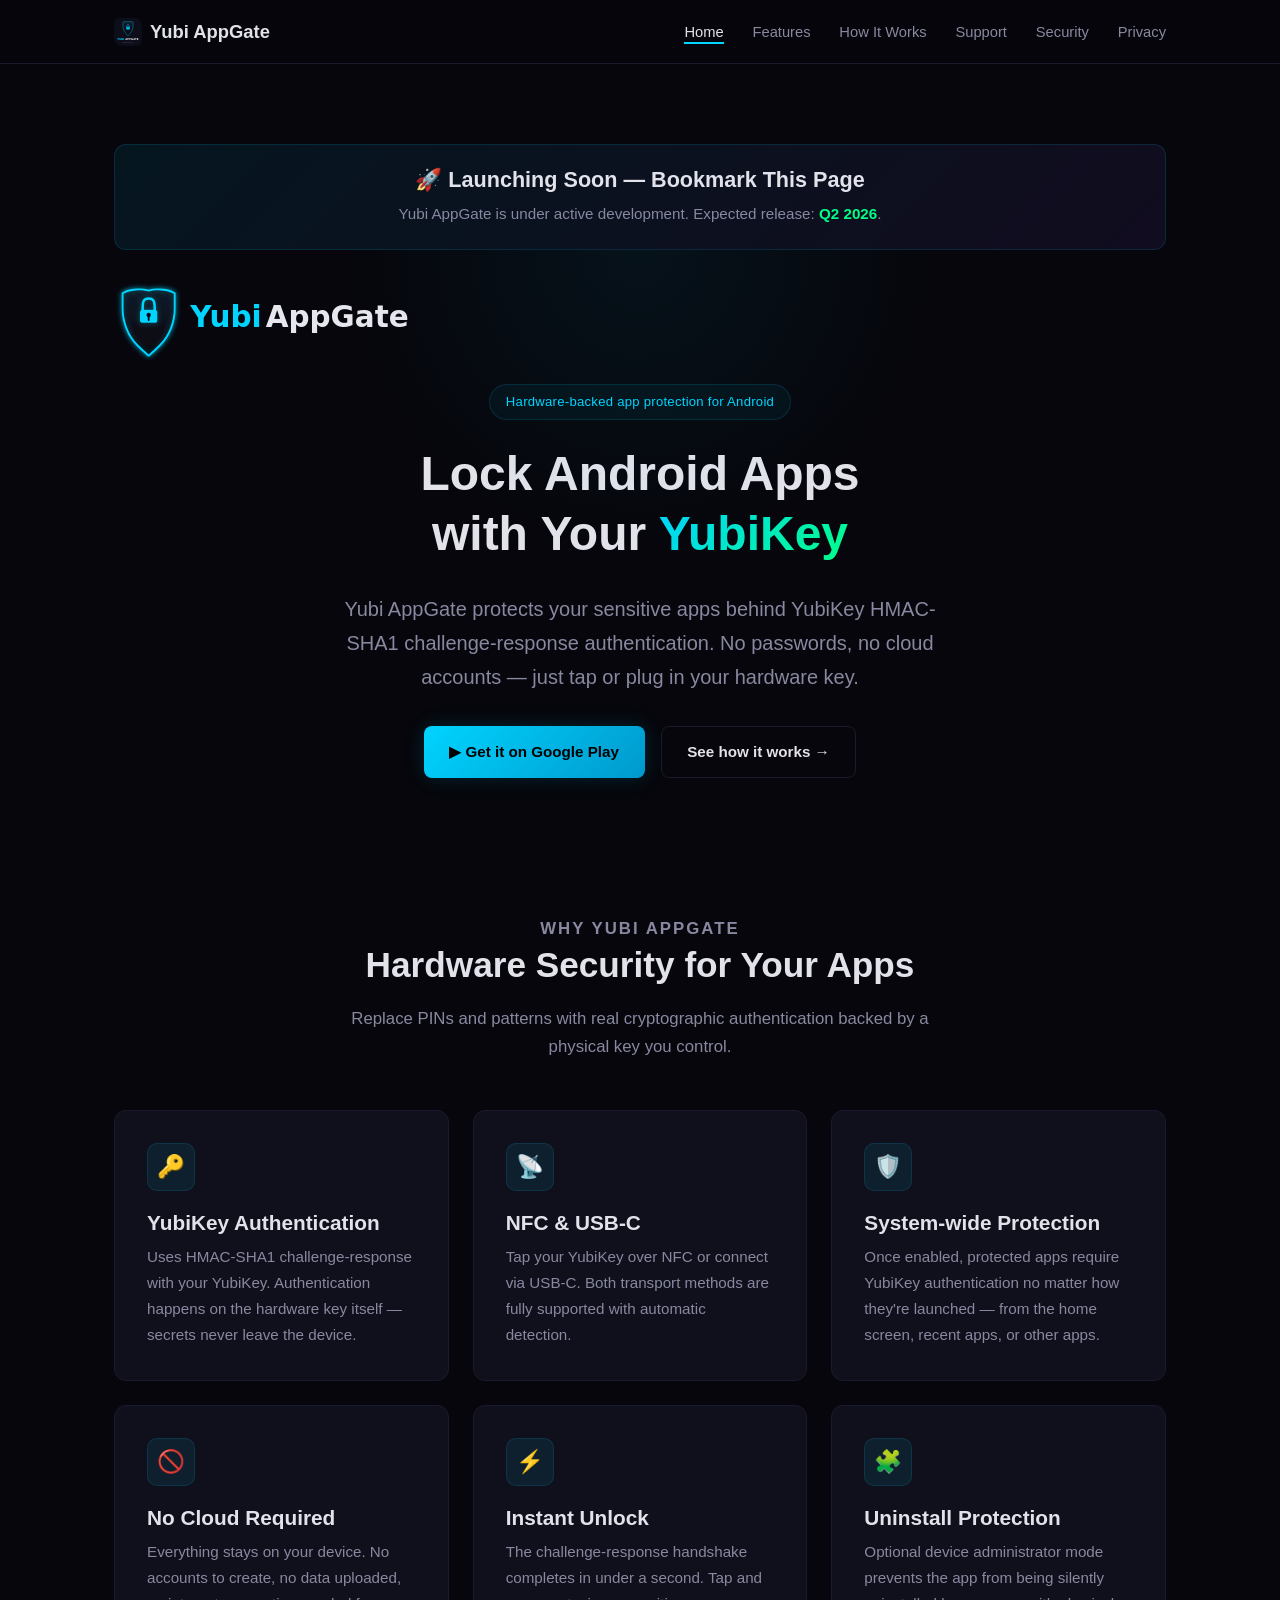
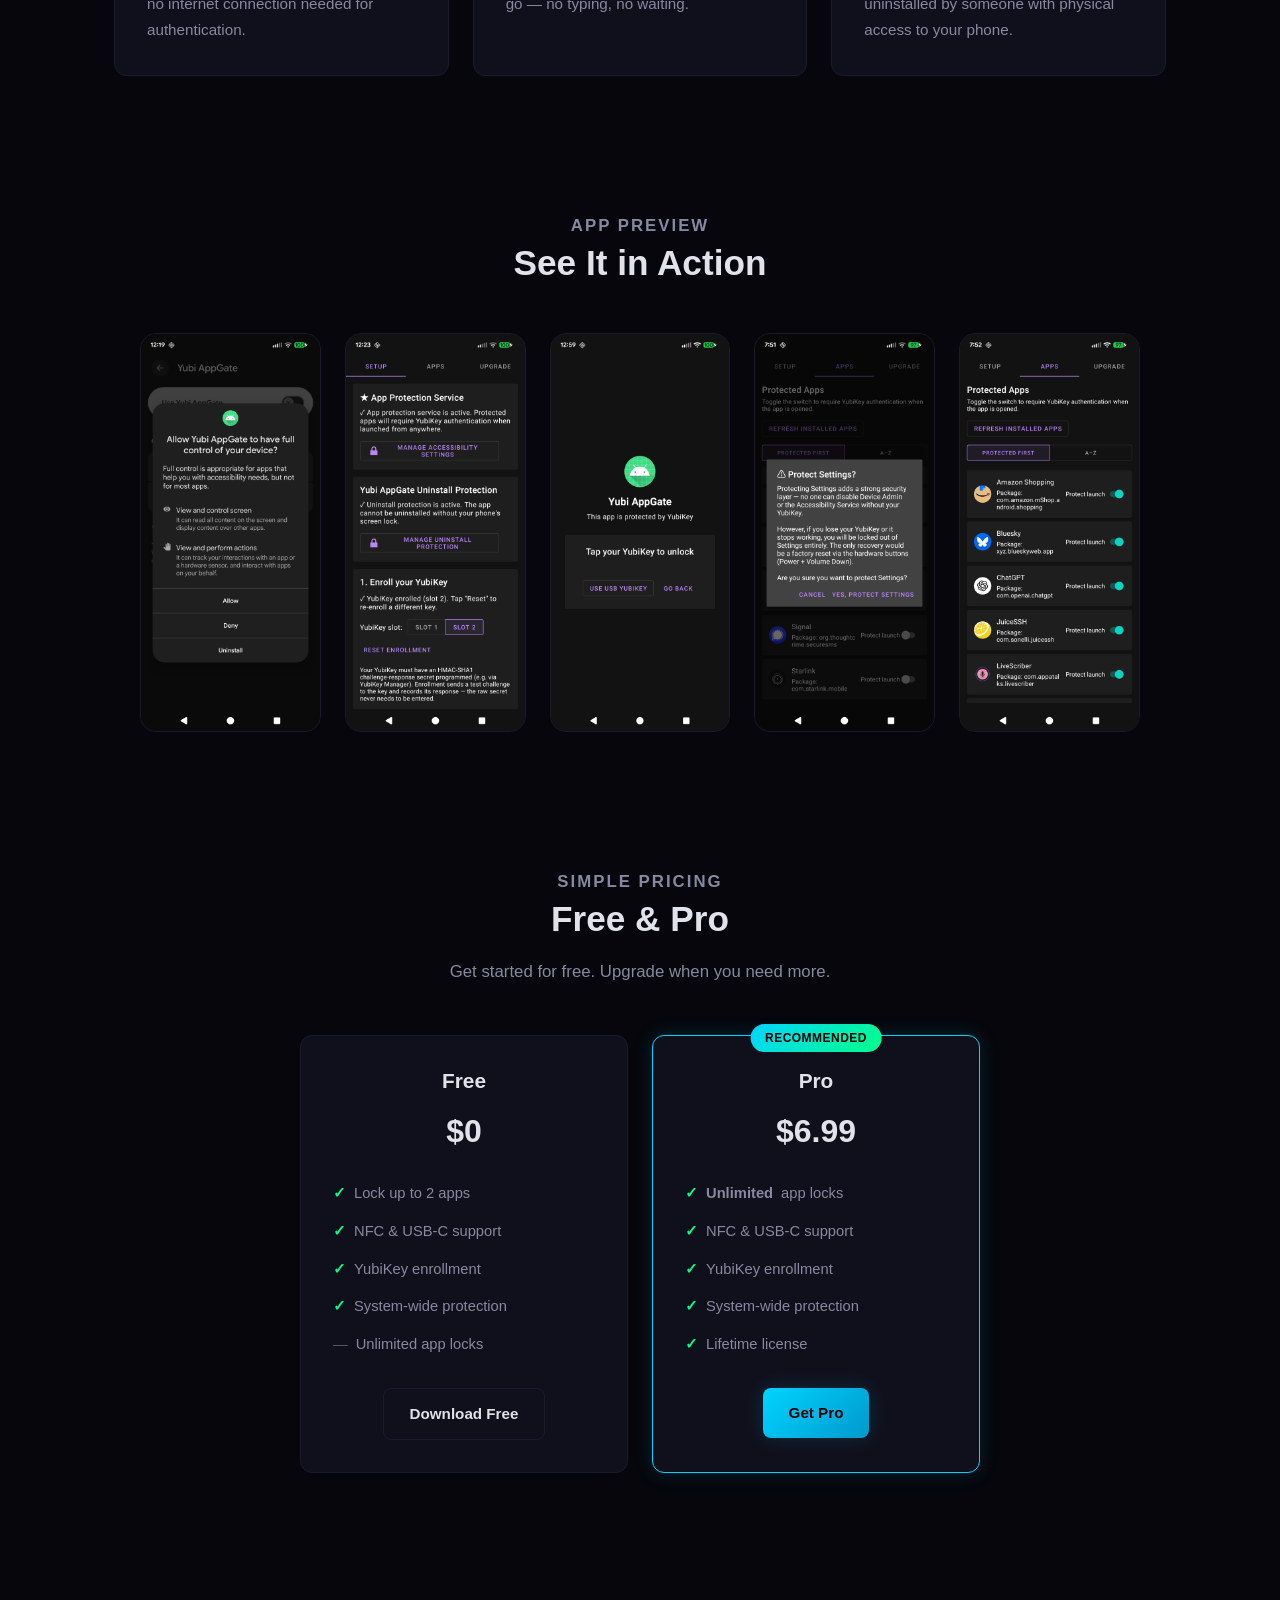
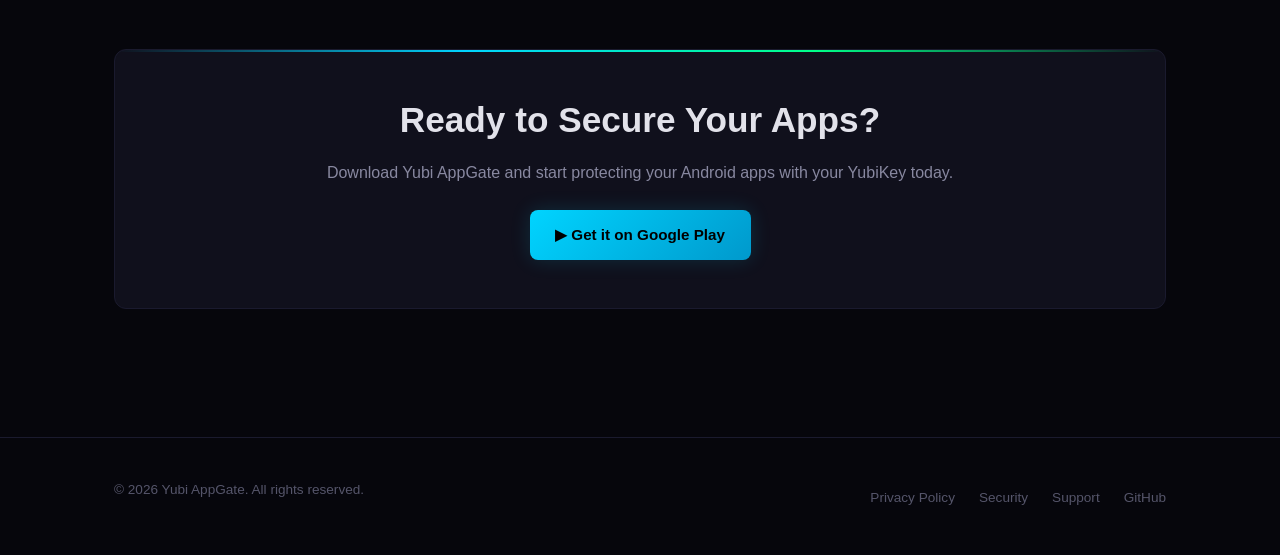
==== commit 1b41ef00: "Fix logo: expand viewBox for full shield, add space between Yubi/AppGate, remove feature pills - Tal" ====
--- a/index.html
+++ b/index.html
@@ -44,7 +44,7 @@
   <section class="hero" style="padding-top:2rem;">
     <div class="container">
       <div class="hero-logo fade-in">
-        <img src="assets/images/logo-horizontal.svg" alt="Yubi AppGate" width="320" height="72">
+        <img src="assets/images/logo-horizontal.svg" alt="Yubi AppGate" width="360" height="78">
       </div>
       <span class="hero-badge">Hardware-backed app protection for Android</span>
       <h1>Lock Android Apps<br>with Your <span class="accent">YubiKey</span></h1>
@@ -53,12 +53,6 @@
         challenge-response authentication. No passwords, no cloud accounts&nbsp;&mdash;
         just tap or plug&nbsp;in your hardware key.
       </p>
-      <ul class="hero-features fade-in">
-        <li><span class="hero-feature-icon">🔑</span> HMAC-SHA1 Auth</li>
-        <li><span class="hero-feature-icon">📡</span> NFC &amp; USB-C</li>
-        <li><span class="hero-feature-icon">🛡️</span> System-wide Lock</li>
-        <li><span class="hero-feature-icon">🚫</span> Fully Offline</li>
-      </ul>
       <div class="hero-actions">
         <a href="https://play.google.com/store/apps/details?id=com.appatalks.yubi_appgate" class="btn btn-primary" target="_blank" rel="noopener">
           ▶ Get it on Google Play
--- a/css/styles.css
+++ b/css/styles.css
@@ -232,31 +232,8 @@
 }
 
 .hero-logo img {
-  height: 72px;
+  height: 78px;
   width: auto;
-}
-
-.hero-features {
-  display: flex;
-  justify-content: center;
-  flex-wrap: wrap;
-  gap: 1rem 1.8rem;
-  list-style: none;
-  margin: 0 auto 2rem;
-  max-width: 600px;
-}
-
-.hero-features li {
-  display: flex;
-  align-items: center;
-  gap: 0.4rem;
-  font-size: 0.88rem;
-  color: var(--text-secondary);
-  font-weight: 500;
-}
-
-.hero-feature-icon {
-  font-size: 1rem;
 }
 
 .page-logo {
@@ -265,7 +242,7 @@
 }
 
 .page-logo img {
-  height: 54px;
+  height: 60px;
   width: auto;
 }
 
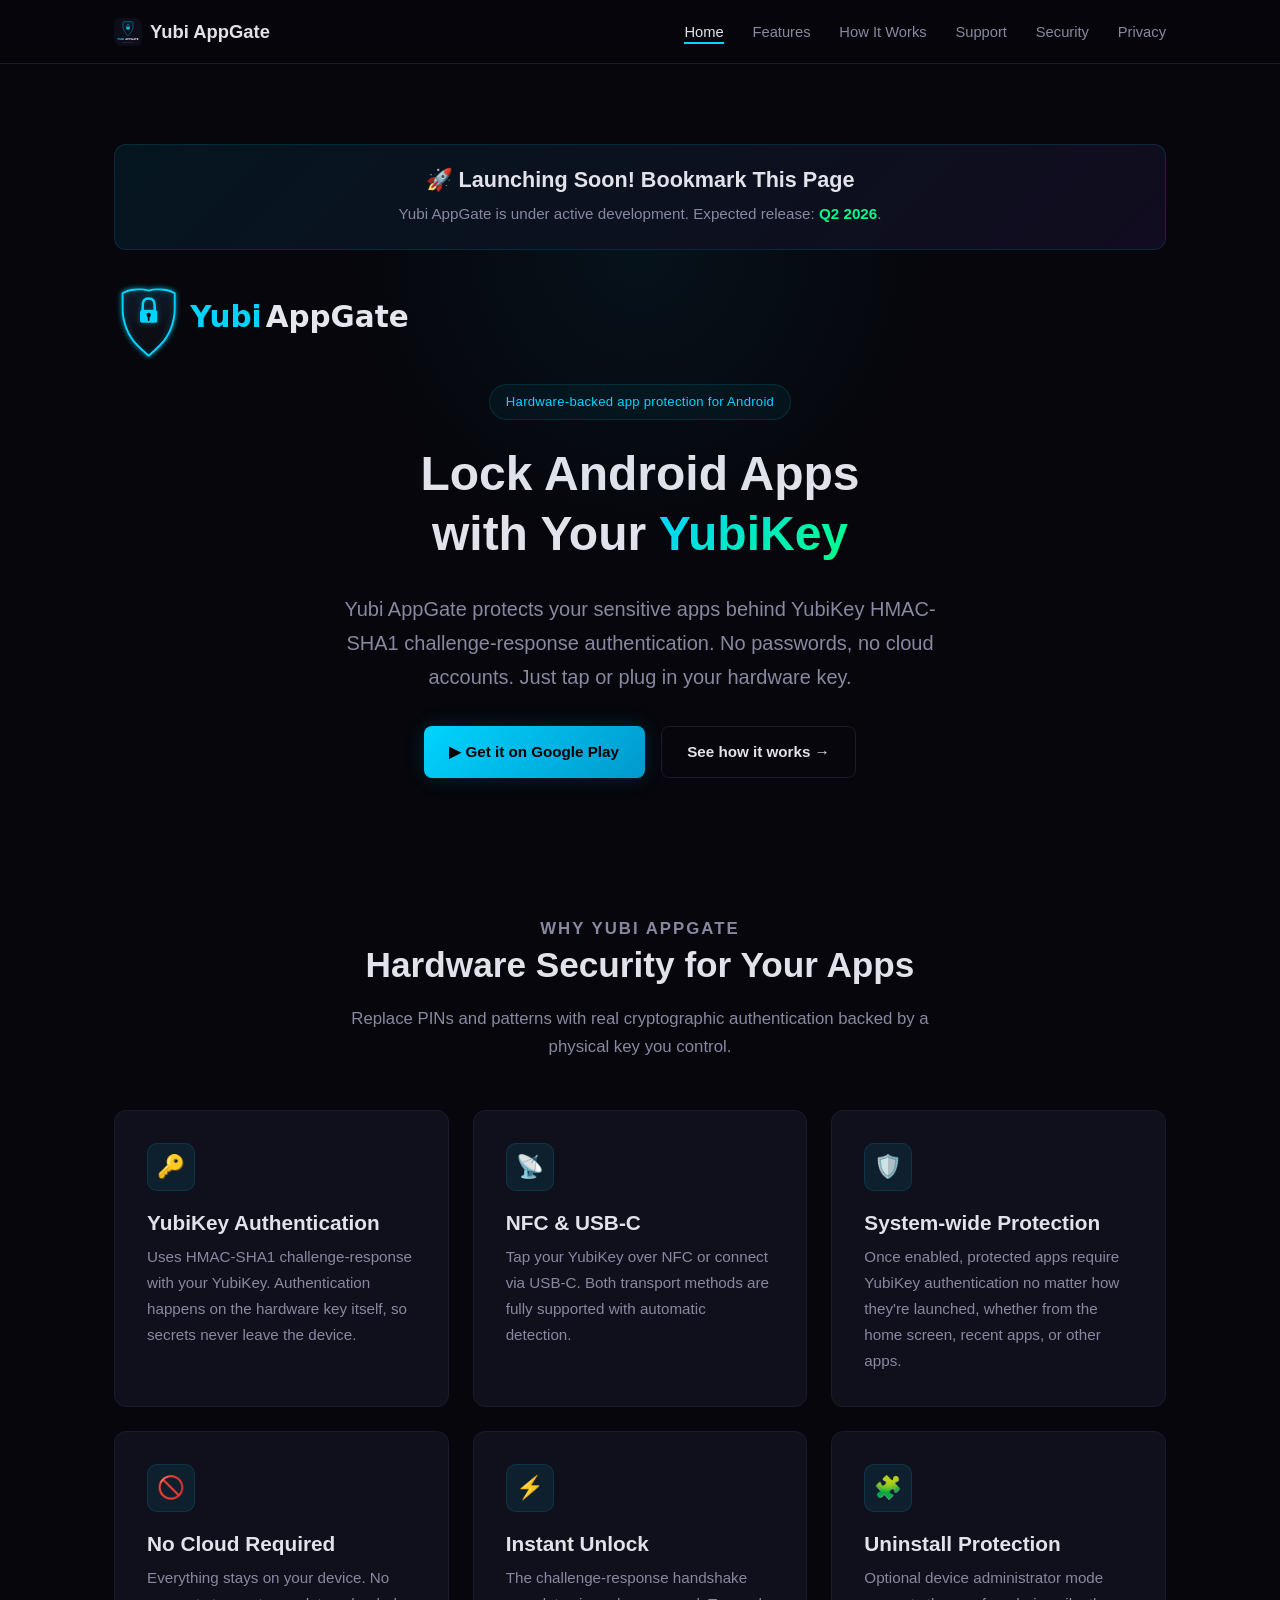
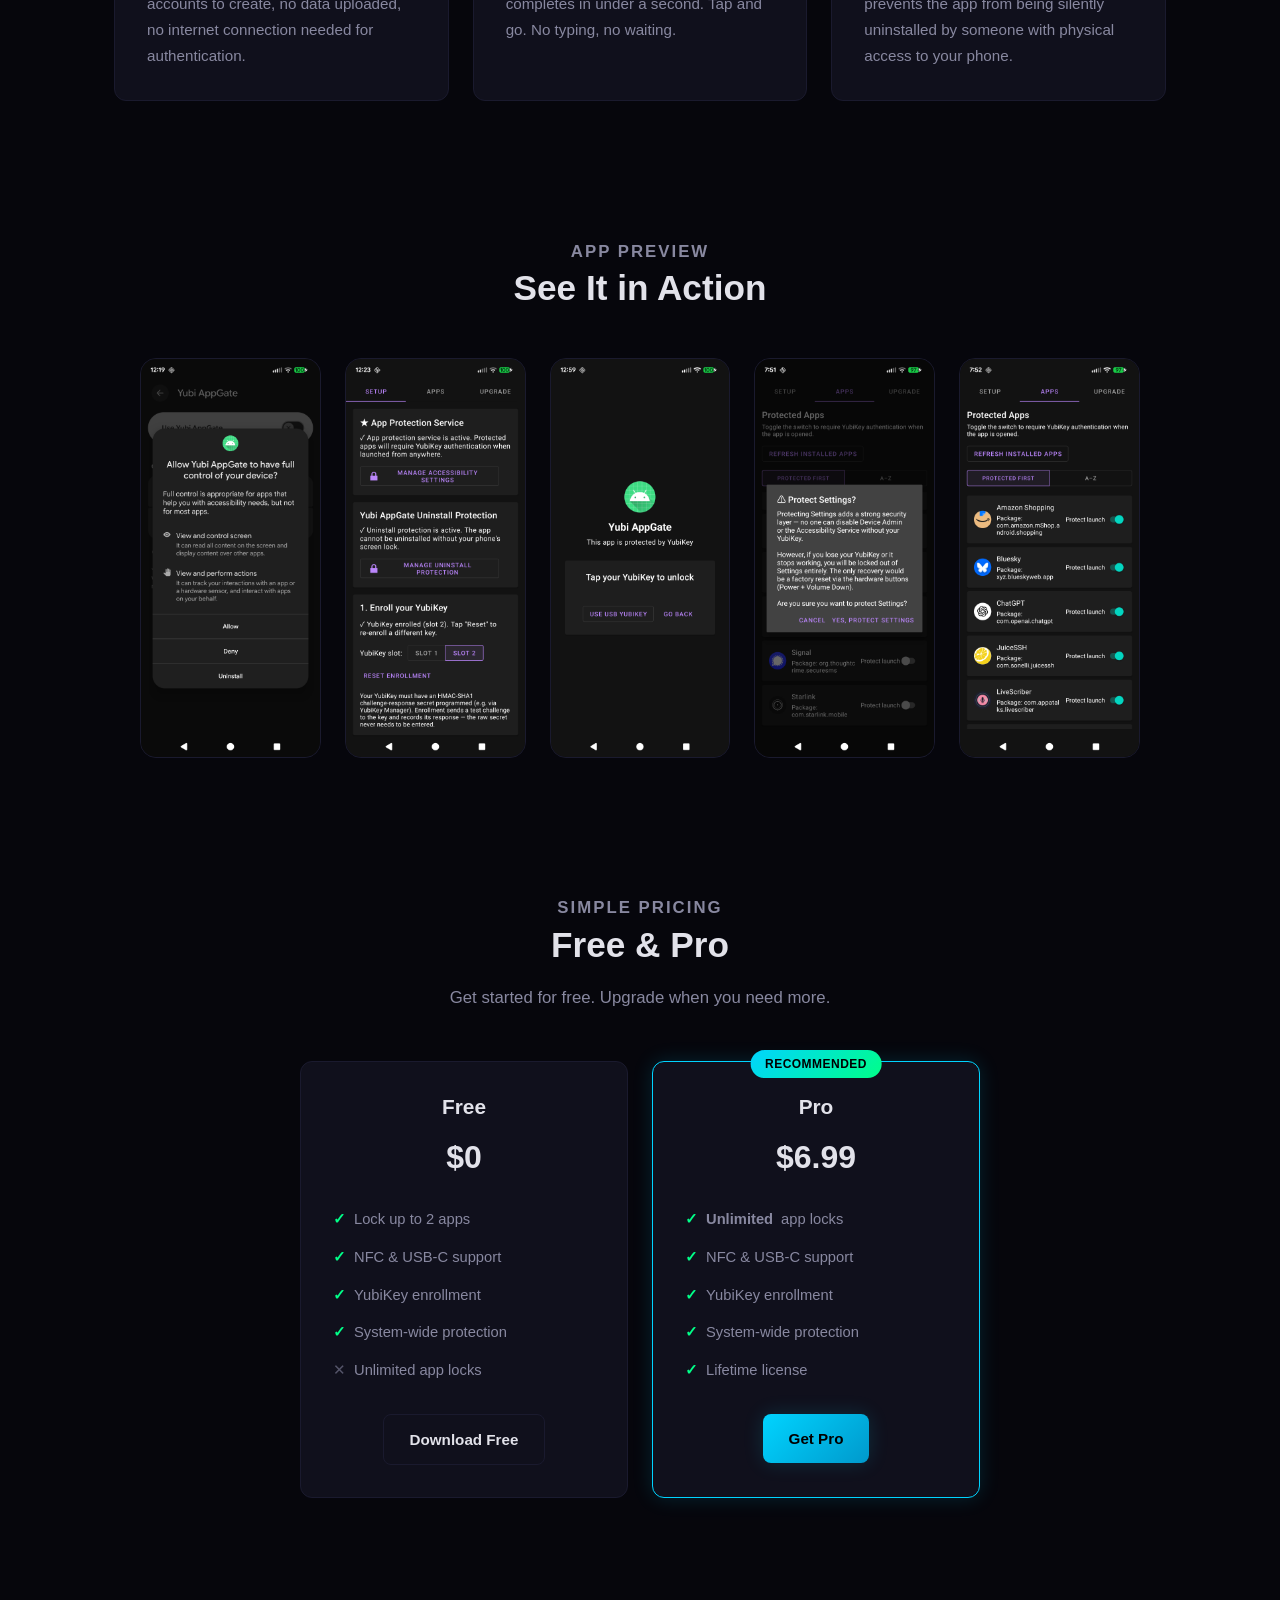
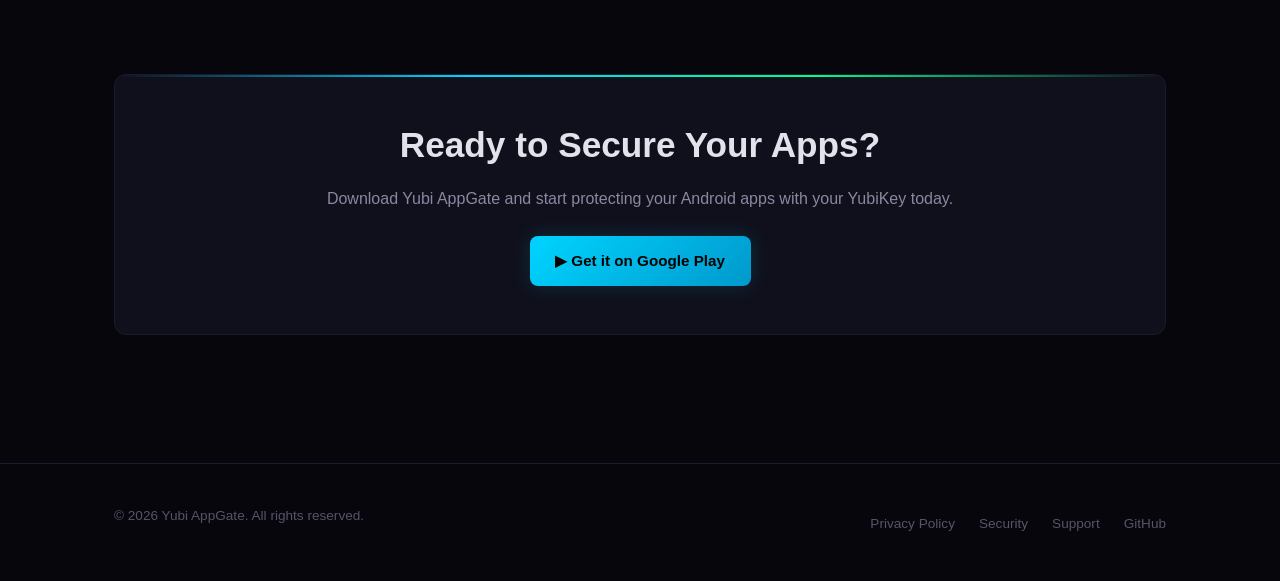
==== commit 888fe56b: "Rewrite copy for natural tone, remove em-dashes throughout - Replace all em-dashes with periods, col" ====
--- a/index.html
+++ b/index.html
@@ -4,7 +4,7 @@
   <meta charset="UTF-8">
   <meta name="viewport" content="width=device-width, initial-scale=1.0">
   <title>Yubi AppGate – Lock Android Apps with Your YubiKey</title>
-  <meta name="description" content="Yubi AppGate protects Android apps behind YubiKey hardware authentication. No passwords, no cloud — just tap your key.">
+  <meta name="description" content="Yubi AppGate protects Android apps behind YubiKey hardware authentication. No passwords, no cloud, just tap your key.">
   <link rel="stylesheet" href="css/styles.css?v=2">
 </head>
 <body>
@@ -34,7 +34,7 @@
   <section class="section" style="padding-bottom:0;">
     <div class="container">
       <div style="background:linear-gradient(135deg,rgba(0,212,255,0.08),rgba(155,89,255,0.08));border:1px solid var(--border-accent);border-radius:var(--radius);padding:1.4rem 2rem;text-align:center;margin-top:calc(var(--nav-height) + 1rem);">
-        <h2 style="font-size:1.35rem;margin-bottom:0.3em;">🚀 Launching Soon &mdash; Bookmark This Page</h2>
+        <h2 style="font-size:1.35rem;margin-bottom:0.3em;">🚀 Launching Soon! Bookmark This Page</h2>
         <p style="color:var(--text-secondary);margin:0;font-size:0.95rem;">Yubi AppGate is under active development. Expected release: <strong style="color:var(--accent-green);">Q2 2026</strong>.</p>
       </div>
     </div>
@@ -50,8 +50,8 @@
       <h1>Lock Android Apps<br>with Your <span class="accent">YubiKey</span></h1>
       <p class="hero-subtitle">
         Yubi AppGate protects your sensitive apps behind YubiKey HMAC-SHA1
-        challenge-response authentication. No passwords, no cloud accounts&nbsp;&mdash;
-        just tap or plug&nbsp;in your hardware key.
+        challenge-response authentication. No passwords, no cloud accounts.
+        Just tap or plug in your hardware key.
       </p>
       <div class="hero-actions">
         <a href="https://play.google.com/store/apps/details?id=com.appatalks.yubi_appgate" class="btn btn-primary" target="_blank" rel="noopener">
@@ -76,7 +76,7 @@
         <div class="card fade-in">
           <div class="card-icon">🔑</div>
           <h3>YubiKey Authentication</h3>
-          <p>Uses HMAC-SHA1 challenge-response with your YubiKey. Authentication happens on the hardware key itself — secrets never leave the device.</p>
+          <p>Uses HMAC-SHA1 challenge-response with your YubiKey. Authentication happens on the hardware key itself, so secrets never leave the device.</p>
         </div>
         <div class="card fade-in">
           <div class="card-icon">📡</div>
@@ -86,7 +86,7 @@
         <div class="card fade-in">
           <div class="card-icon">🛡️</div>
           <h3>System-wide Protection</h3>
-          <p>Once enabled, protected apps require YubiKey authentication no matter how they're launched — from the home screen, recent apps, or other apps.</p>
+          <p>Once enabled, protected apps require YubiKey authentication no matter how they're launched, whether from the home screen, recent apps, or other apps.</p>
         </div>
         <div class="card fade-in">
           <div class="card-icon">🚫</div>
@@ -96,7 +96,7 @@
         <div class="card fade-in">
           <div class="card-icon">⚡</div>
           <h3>Instant Unlock</h3>
-          <p>The challenge-response handshake completes in under a second. Tap and go — no typing, no waiting.</p>
+          <p>The challenge-response handshake completes in under a second. Tap and go. No typing, no waiting.</p>
         </div>
         <div class="card fade-in">
           <div class="card-icon">🧩</div>
@@ -151,7 +151,7 @@
             <li><span class="check">✓</span> NFC &amp; USB-C support</li>
             <li><span class="check">✓</span> YubiKey enrollment</li>
             <li><span class="check">✓</span> System-wide protection</li>
-            <li><span class="dash">—</span> Unlimited app locks</li>
+            <li><span class="dash">✕</span> Unlimited app locks</li>
           </ul>
           <a href="https://play.google.com/store/apps/details?id=com.appatalks.yubi_appgate" class="btn btn-outline" target="_blank" rel="noopener">Download Free</a>
         </div>
